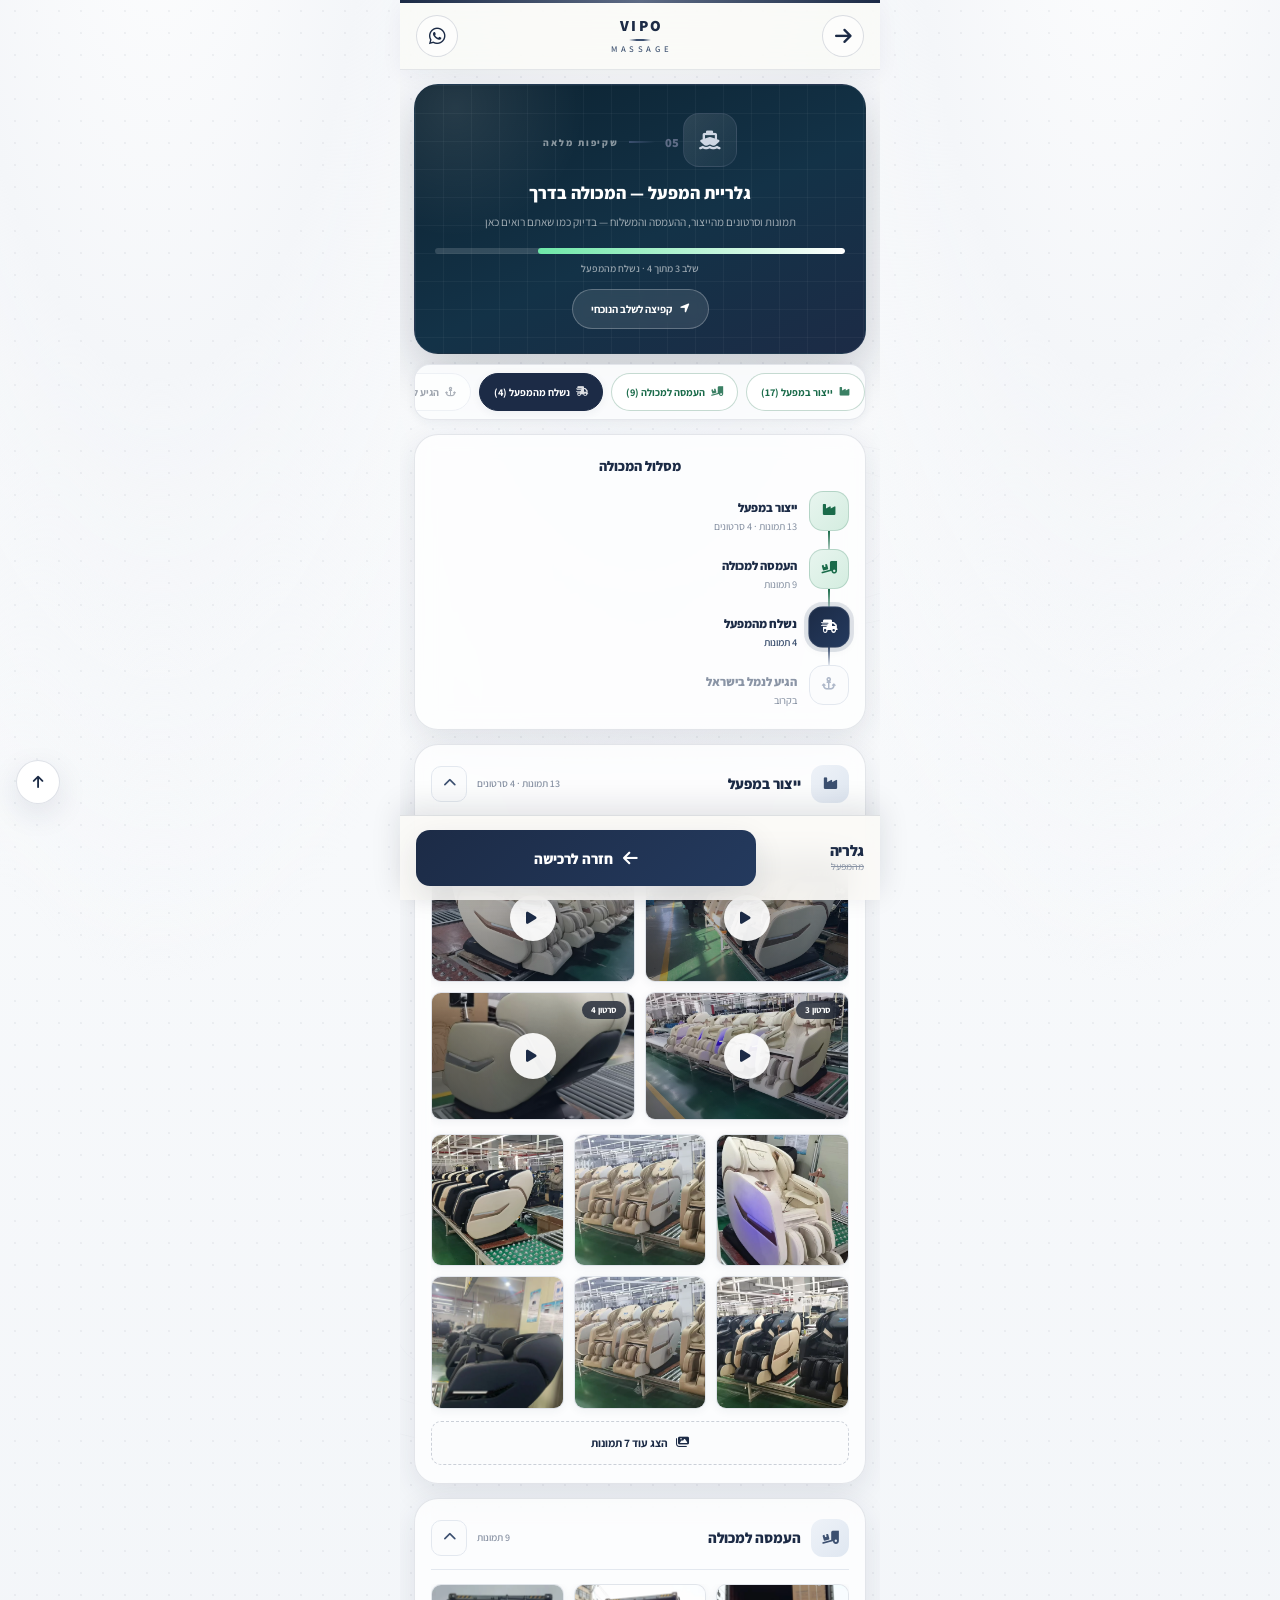
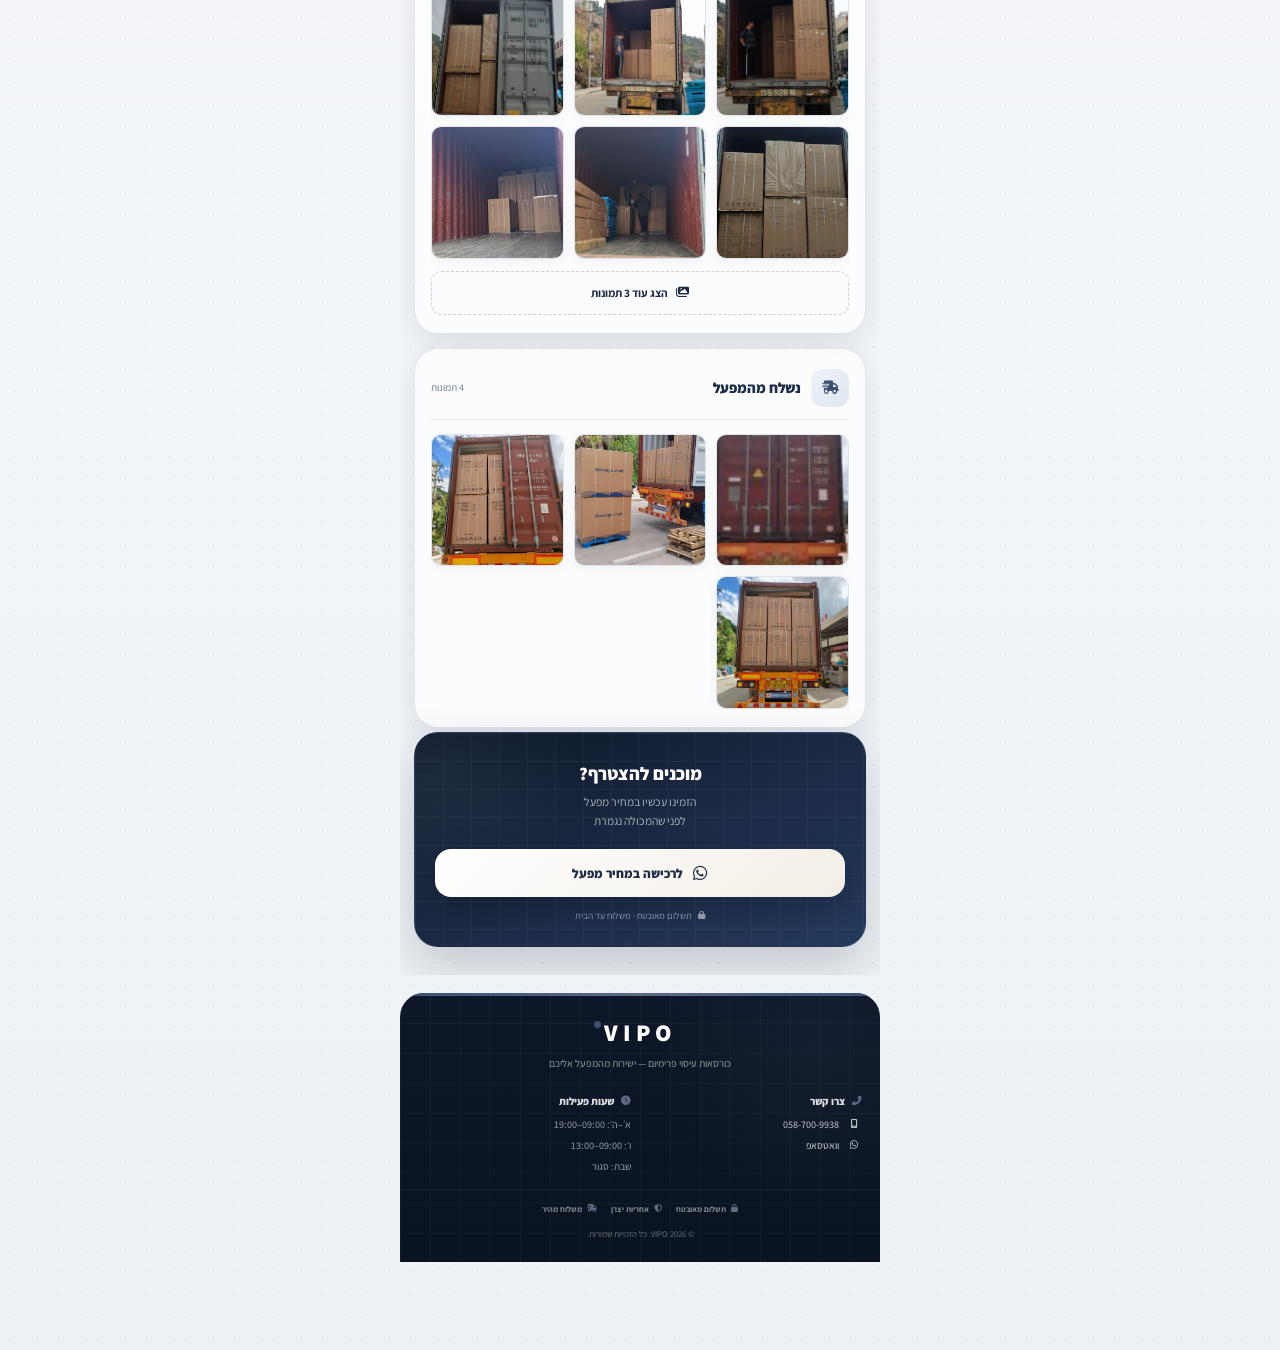
==== gallery.html @ 5670f96e "Publish view-only product page" ====
<!DOCTYPE html>
<html lang="he" dir="rtl">
<head>
    <meta charset="UTF-8">
    <meta name="viewport" content="width=device-width, initial-scale=1.0, viewport-fit=cover">
    <title>גלריית המפעל — המכולה בדרך | VIPO</title>
    <meta name="description" content="תמונות וסרטונים מהמפעל, העמסה למכולה ומסלול המשלוח — שקיפות מלאה מ-VIPO">
    <meta property="og:title" content="גלריית המפעל — VIPO">
    <meta property="og:description" content="תמונות וסרטונים מהמפעל, העמסה למכולה ומשלוח ישיר">
    <link rel="stylesheet" href="https://cdnjs.cloudflare.com/ajax/libs/font-awesome/6.5.0/css/all.min.css">
    <link rel="stylesheet" href="assets/css/hero-lab.css">
    <link rel="stylesheet" href="assets/css/hero-lab-site.css">
    <link rel="stylesheet" href="assets/css/shipment-gallery.css">
    <link rel="shortcut icon" href="https://via.placeholder.com/32x32/1c2b46/ffffff?text=V" type="image/x-icon">
</head>
<body class="sg-page">

    <header class="vp-header">
        <div class="vp-side start">
            <a href="index.html" class="vp-icon-btn" aria-label="חזרה לדף המוצר">
                <i class="fas fa-arrow-right"></i>
            </a>
        </div>
        <div class="vp-center">
            <a href="index.html" class="vp-logo logo-btn" aria-label="VIPO">
                <span class="vp-logo-word">VIPO</span>
                <span class="vp-logo-rule" aria-hidden="true"></span>
                <span class="vp-logo-tag">MASSAGE</span>
            </a>
        </div>
        <div class="vp-side end">
            <a href="https://wa.me/972587009938" target="_blank" rel="noopener" class="vp-icon-btn" aria-label="וואטסאפ">
                <i class="fab fa-whatsapp"></i>
            </a>
        </div>
    </header>

    <main>
        <div class="vp-orb vp-orb--1"></div>
        <div class="vp-orb vp-orb--2"></div>
        <div class="vp-orb vp-orb--3"></div>

        <section class="sg-hero reveal">
            <div class="sg-hero-card">
                <div class="sg-hero-icon"><i class="fas fa-ship"></i></div>
                <div class="vp-eyebrow vp-dark">
                    <span class="vp-eyebrow-num">05</span>
                    <span class="vp-eyebrow-line"></span>
                    <span class="vp-eyebrow-txt">שקיפות מלאה</span>
                </div>
                <h1 class="sg-hero-title">גלריית המפעל — המכולה בדרך</h1>
                <p class="sg-hero-sub">תמונות וסרטונים מהייצור, ההעמסה והמשלוח — בדיוק כמו שאתם רואים כאן</p>
                <div class="sg-hero-progress" id="sgHeroProgress" aria-live="polite"></div>
                <button type="button" class="sg-hero-jump" id="sgJumpCurrent" hidden>
                    <i class="fas fa-location-arrow"></i>
                    <span>קפיצה לשלב הנוכחי</span>
                </button>
            </div>
        </section>

        <nav class="sg-stage-nav-wrap" id="sgStageNavWrap" aria-label="ניווט שלבים" hidden>
            <div class="sg-stage-nav" id="sgStageNav" role="tablist"></div>
        </nav>

        <section class="sg-track-wrap reveal reveal-delay-1" aria-label="מסלול המכולה">
            <div class="sec-card sg-track-card">
                <h2 class="sg-track-heading">מסלול המכולה</h2>
                <div class="sg-track-steps" id="sgTrackSteps"></div>
            </div>
        </section>

        <div id="sgGallery">
            <div class="sg-loading" id="sgLoading" aria-busy="true" aria-label="טוען גלריה">
                <div class="sg-loading-card sec-card">
                    <div class="sg-skeleton sg-skeleton-title"></div>
                    <div class="sg-skeleton-grid">
                        <div class="sg-skeleton sg-skeleton-thumb"></div>
                        <div class="sg-skeleton sg-skeleton-thumb"></div>
                        <div class="sg-skeleton sg-skeleton-thumb"></div>
                        <div class="sg-skeleton sg-skeleton-thumb"></div>
                    </div>
                </div>
            </div>
        </div>

        <section class="s7 sg-cta-section reveal">
            <div class="s7-inner">
                <h2 class="s7-title">מוכנים להצטרף?</h2>
                <p class="s7-sub">הזמינו עכשיו במחיר מפעל<br>לפני שהמכולה נגמרת</p>
                <a href="index.html" class="s7-cta">
                    <i class="fab fa-whatsapp"></i>
                    <span>לרכישה במחיר מפעל</span>
                </a>
                <p class="s7-note"><i class="fas fa-lock"></i> תשלום מאובטח · משלוח עד הבית</p>
            </div>
        </section>
    </main>

    <footer class="vp-footer reveal">
        <div class="vp-ft-top">
            <div class="vp-ft-brand">
                <span class="vp-ft-logo">VIPO<span class="vp-ft-dot"></span></span>
                <p class="vp-ft-tagline">כורסאות עיסוי פרימיום — ישירות מהמפעל אליכם</p>
            </div>
            <div class="vp-ft-cols">
                <div class="vp-ft-col">
                    <h4 class="vp-ft-col-title"><i class="fas fa-phone-alt"></i> צרו קשר</h4>
                    <ul class="vp-ft-list">
                        <li><a href="tel:+972587009938"><i class="fas fa-mobile-alt"></i> 058-700-9938</a></li>
                        <li><a href="https://wa.me/972587009938" target="_blank" rel="noopener"><i class="fab fa-whatsapp"></i> וואטסאפ</a></li>
                    </ul>
                </div>
                <div class="vp-ft-col">
                    <h4 class="vp-ft-col-title"><i class="fas fa-clock"></i> שעות פעילות</h4>
                    <ul class="vp-ft-list">
                        <li>א׳–ה׳: 09:00–19:00</li>
                        <li>ו׳: 09:00–13:00</li>
                        <li>שבת: סגור</li>
                    </ul>
                </div>
            </div>
        </div>
        <div class="vp-ft-bottom">
            <div class="vp-ft-badges">
                <span><i class="fas fa-lock"></i> תשלום מאובטח</span>
                <span><i class="fas fa-shield-alt"></i> אחריות יצרן</span>
                <span><i class="fas fa-truck-fast"></i> משלוח מהיר</span>
            </div>
            <p class="vp-ft-copy">&copy; 2026 VIPO. כל הזכויות שמורות.</p>
        </div>
    </footer>

    <div class="vp-sticky">
        <div class="vp-sticky-inner">
            <div class="vp-sticky-price">
                <span class="vp-sticky-now">גלריה</span>
                <span class="vp-sticky-was">מהמפעל</span>
            </div>
            <a href="index.html" class="vp-sticky-btn">
                <i class="fas fa-arrow-left"></i>
                <span class="btn-text">חזרה לרכישה</span>
            </a>
        </div>
    </div>

    <div class="s6-lb sg-lightbox" id="sgLightbox" hidden>
        <button type="button" class="s6-lb-close" id="sgLightboxClose" aria-label="סגור">
            <i class="fas fa-xmark"></i>
        </button>
        <button type="button" class="sg-lb-nav sg-lb-prev" id="sgLightboxPrev" aria-label="תמונה קודמת">
            <i class="fas fa-chevron-right"></i>
        </button>
        <button type="button" class="sg-lb-nav sg-lb-next" id="sgLightboxNext" aria-label="תמונה הבאה">
            <i class="fas fa-chevron-left"></i>
        </button>
        <div class="sg-lb-body">
            <img id="sgLightboxImg" src="" alt="">
            <p class="sg-lb-caption" id="sgLightboxCaption"></p>
            <p class="sg-lb-counter" id="sgLightboxCounter"></p>
        </div>
    </div>

    <button type="button" class="sg-top-btn" id="sgTopBtn" hidden aria-label="חזרה למעלה">
        <i class="fas fa-arrow-up"></i>
    </button>

    <div class="sg-video-modal" id="sgVideoModal" hidden role="dialog" aria-modal="true" aria-labelledby="sgVideoCaption">
        <button type="button" class="s6-lb-close sg-video-close" id="sgVideoClose" aria-label="סגור סרטון">
            <i class="fas fa-xmark"></i>
        </button>
        <div class="sg-video-modal-body">
            <video id="sgVideoPlayer" controls playsinline preload="metadata"></video>
            <p class="sg-video-modal-caption" id="sgVideoCaption"></p>
        </div>
    </div>

    <script src="assets/js/shipment-gallery.js"></script>
</body>
</html>
---- assets/css/hero-lab.css ----
/**
 * VIPO Demo — Full Page Redesign v3
 * "Flowing Monochrome" — continuous scroll journey, navy + cool grays,
 * slate accent, alternating light / dark zones to break the white.
 * prefix: vp-  |  mobile-first, max 480px
 */
@import url('https://fonts.googleapis.com/css2?family=Assistant:wght@400;500;600;700;800&display=swap');

:root {
    /* brand */
    --navy:      #1c2b46;
    --navy-2:    #243a5e;
    --navy-deep: #0e1729;
    --accent:      #3c5070;
    --accent-2:    #5d6b85;
    --accent-soft: #aeb8c9;
    --green:     #1a6b4a;
    --green-soft:#6ee7a8;
    /* ink */
    --ink:    #1c2b46;
    --ink-2:  #525c6e;
    --ink-3:  #8b95a6;
    --line:   #e3e8ef;
    /* surfaces (cool monochrome) */
    --bg:     #ffffff;
    --paper:  #fbfcfd;
    --cream:  #f4f6f9;
    --ivory:  #edf1f6;
    --ivory-2:#e6ecf3;
    /* shape */
    --r:    16px;
    --r-lg: 24px;
    --r-sm: 10px;
    /* type */
    --sans:    'Assistant', -apple-system, BlinkMacSystemFont, 'Segoe UI', sans-serif;
    --display: 'Assistant', -apple-system, BlinkMacSystemFont, 'Segoe UI', sans-serif;
    --max:  480px;
    /* shadow */
    --sh-sm: 0 2px 10px rgba(28,43,70,.06);
    --sh-md: 0 10px 30px rgba(28,43,70,.10);
    --sh-lg: 0 20px 50px rgba(14,23,41,.20);
    --sh-gold: 0 10px 30px rgba(93,107,133,.28);
}

* { box-sizing: border-box; margin: 0; padding: 0; }

html { scroll-behavior: smooth; }

html, body {
    font-family: var(--sans);
    color: var(--ink);
    -webkit-font-smoothing: antialiased;
    text-rendering: optimizeLegibility;
    max-width: var(--max);
    margin: 0 auto;
    font-size: 16px;
}

/* Continuous warm base — breaks pure white across the whole page */
body {
    position: relative;
    padding-bottom: 84px;
    background:
        radial-gradient(rgba(28,43,70,.05) 1px, transparent 1.4px) 0 0 / 22px 22px,
        radial-gradient(120% 60% at 50% -10%, #ffffff 0%, var(--cream) 38%, transparent 72%),
        linear-gradient(180deg, var(--paper) 0%, var(--ivory) 100%);
    background-attachment: scroll;
}
/* top brand hairline */
body::before {
    content: '';
    position: sticky; top: 0; z-index: 101;
    display: block; height: 3px;
    background: linear-gradient(90deg, var(--navy), var(--accent-2), var(--navy));
}

/* ══════════════════════════════════════════════
   Global flow — section rhythm & connectors
══════════════════════════════════════════════ */
main { position: relative; z-index: 1; overflow: hidden; }
main > section { position: relative; }

/* Connector node between light sections */
main > section + section::before {
    content: '';
    position: absolute; top: 4px; left: 50%;
    width: 1px; height: 16px;
    transform: translateX(-50%);
    background: linear-gradient(180deg, transparent, rgba(93,107,133,.5));
    z-index: 4; pointer-events: none;
}
main > section + section::after {
    content: '';
    position: absolute; top: 18px; left: 50%;
    width: 6px; height: 6px; margin-left: -3px;
    border-radius: 50%;
    background: var(--accent);
    box-shadow: 0 0 0 4px rgba(93,107,133,.12), 0 0 10px rgba(93,107,133,.5);
    z-index: 4; pointer-events: none;
}

/* ── Scroll reveal ── */
@keyframes vpFadeUp { from { opacity:0; transform: translateY(30px); } to { opacity:1; transform:none; } }
@keyframes vpZoom   { from { opacity:0; transform: scale(.94); }       to { opacity:1; transform:none; } }
@keyframes vpDrift  { 0%,100%{ transform: translateY(0) scale(1); } 50%{ transform: translateY(-18px) scale(1.06); } }
@keyframes vpShimmer{ 0%{ background-position: -200% 0; } 100%{ background-position: 200% 0; } }
@keyframes vpFloat  { 0%,100%{ transform: translateY(0); } 50%{ transform: translateY(-6px); } }

.reveal { opacity: 0; transform: translateY(30px);
    transition: opacity .7s cubic-bezier(.22,1,.36,1), transform .7s cubic-bezier(.22,1,.36,1); }
.reveal.is-visible { opacity: 1; transform: none; }
.reveal--zoom { transform: scale(.94); }
.reveal--zoom.is-visible { transform: none; }
.reveal-delay-1 { transition-delay: .08s; }
.reveal-delay-2 { transition-delay: .16s; }
.reveal-delay-3 { transition-delay: .24s; }

/* ── Decorative concentric-ring graphics ── */
.vp-orb { position: absolute; border-radius: 50%; pointer-events: none; z-index: 0;
    border: 1.5px solid rgba(28,43,70,.06); background: transparent; }
.vp-orb::before { content: ''; position: absolute; inset: 14%; border-radius: 50%; border: 1px solid rgba(28,43,70,.05); }
.vp-orb::after  { content: ''; position: absolute; inset: 32%; border-radius: 50%; border: 1px solid rgba(93,107,133,.07); }
.vp-orb--1 { top: 360px; right: -80px; width: 210px; height: 210px; animation: vpDrift 14s ease-in-out infinite; }
.vp-orb--2 { top: 1120px; left: -100px; width: 270px; height: 270px; animation: vpDrift 18s ease-in-out infinite 3s; }
.vp-orb--3 { top: 2050px; right: -70px; width: 190px; height: 190px; animation: vpDrift 16s ease-in-out infinite 1.5s; }

/* ── Section eyebrow (numbered) ── */
.vp-eyebrow { display: inline-flex; align-items: center; gap: 10px; margin-bottom: 14px; }
.vp-eyebrow-num {
    font-family: var(--display); font-size: .9rem; font-weight: 800;
    color: var(--accent); letter-spacing: .02em;
}
.vp-eyebrow-line { width: 26px; height: 1.5px; background: linear-gradient(90deg, var(--accent), transparent); }
.vp-eyebrow-txt {
    font-size: .68rem; font-weight: 800; letter-spacing: .2em;
    text-transform: uppercase; color: var(--ink-3);
}
.vp-dark .vp-eyebrow-txt { color: rgba(255,255,255,.5); }
.vp-dark .vp-eyebrow-num { color: var(--accent-2); }

@media (prefers-reduced-motion: reduce) {
    *, *::before, *::after { animation: none !important; transition: none !important; }
    .reveal { opacity: 1 !important; transform: none !important; }
}
/* ══════════════════════════════════════════════
   Header
══════════════════════════════════════════════ */
.vp-header {
    position: sticky; top: 3px; z-index: 100;
    display: grid; grid-template-columns: 46px 1fr 46px;
    align-items: center; padding: 12px 16px;
    background: rgba(251,250,247,.82);
    backdrop-filter: blur(18px) saturate(140%); -webkit-backdrop-filter: blur(18px) saturate(140%);
    border-bottom: 1px solid rgba(93,107,133,.14);
    box-shadow: 0 4px 20px rgba(28,43,70,.05);
}
.vp-side { display: flex; align-items: center; }
.vp-side.start { justify-content: flex-start; }
.vp-side.end   { justify-content: flex-end; }
.vp-center     { display: flex; justify-content: center; }
.vp-icon-btn {
    width: 42px; height: 42px;
    display: inline-flex; align-items: center; justify-content: center;
    border-radius: 50%; border: 1.5px solid rgba(93,107,133,.22);
    background: rgba(255,255,255,.6); color: var(--navy);
    cursor: pointer; font-size: 1.2rem; text-decoration: none;
    transition: background .18s, color .18s, transform .18s, border-color .18s;
}
.vp-icon-btn:hover { background: var(--navy); color: #fff; border-color: var(--navy); transform: translateY(-2px); }
.vp-logo {
    display: inline-flex; align-items: baseline; gap: .42em;
    text-transform: uppercase; text-decoration: none; color: var(--navy);
}
.vp-logo span:first-child { font-family: var(--display); font-weight: 900; font-size: 1.1rem; letter-spacing: .14em; }
.vp-logo span:last-child  { font-weight: 600; font-size: .62rem; letter-spacing: .42em; color: var(--accent); }

/* ══════════════════════════════════════════════
   Hero
══════════════════════════════════════════════ */
.vp-hero { display: flex; flex-direction: column; padding-bottom: 8px; }

.vp-stage {
    position: relative; width: 100%; aspect-ratio: 4/3; overflow: hidden;
    background:
        radial-gradient(80% 80% at 50% 30%, #fff 0%, var(--cream) 60%, var(--ivory) 100%);
}
.vp-stage::after {
    content: ''; position: absolute; inset: 0; pointer-events: none;
    box-shadow: inset 0 -40px 50px -30px rgba(28,43,70,.12);
}
.vp-stage img {
    width: 100%; height: 100%; object-fit: cover; display: block;
    transition: opacity .35s ease, transform .35s ease;
    transform-origin: center;
}
.vp-stage img.vp-out { opacity: 0; transform: scale(1.05); }

.vp-stage-bar {
    position: absolute; bottom: 0; left: 0; right: 0; z-index: 2;
    display: flex; align-items: center; justify-content: space-between;
    padding: 12px 16px;
    background: linear-gradient(to top, rgba(14,23,41,.42), transparent);
}
.vp-dots { display: flex; gap: 6px; align-items: center; }
.vp-dot {
    width: 7px; height: 7px; padding: 0; border: none; border-radius: 50%;
    background: rgba(255,255,255,.5); cursor: pointer; transition: width .25s, background .2s;
}
.vp-dot.is-on { width: 20px; border-radius: 999px; background: #fff; }
.vp-swatches { display: flex; gap: 8px; align-items: center; }
.vp-swatch {
    width: 28px; height: 28px; border-radius: 50%;
    border: 2.5px solid rgba(255,255,255,.55); cursor: pointer; padding: 0;
    box-shadow: 0 2px 8px rgba(0,0,0,.28);
    transition: transform .2s, border-color .2s, box-shadow .2s;
}
.vp-swatch:hover { transform: scale(1.14); }
.vp-swatch.is-on { border-color: #fff; box-shadow: 0 0 0 2.5px var(--accent), 0 2px 8px rgba(0,0,0,.28); }

.vp-copy { padding: 20px 20px 4px; }

.vp-title-row { display: flex; align-items: flex-start; justify-content: space-between; gap: 12px; margin-bottom: 14px; }
.vp-title {
    font-family: var(--display); font-size: 1.75rem; font-weight: 900;
    color: var(--navy); line-height: 1.15; letter-spacing: -0.01em;
}
.vp-title span {
    display: block; font-family: var(--sans); font-size: .82rem; font-weight: 700;
    color: var(--accent); letter-spacing: .12em; text-transform: uppercase; margin-top: 6px;
}
.vp-tag {
    flex-shrink: 0; font-size: .66rem; font-weight: 800; color: #fff;
    background: linear-gradient(135deg, var(--accent), var(--accent-2));
    padding: 6px 12px; border-radius: 999px; white-space: nowrap; margin-top: 4px;
    box-shadow: 0 4px 14px rgba(93,107,133,.32);
}

.vp-pricing { display: flex; align-items: baseline; gap: 10px; flex-wrap: wrap; margin-bottom: 6px; }
.vp-price-now { font-family: var(--display); font-size: 2.3rem; font-weight: 900; color: var(--navy); letter-spacing: -0.02em; line-height: 1; }
.vp-price-was { font-size: .9rem; color: var(--ink-3); text-decoration: line-through; }
.vp-badge-save {
    font-size: .68rem; font-weight: 800; color: #fff;
    background: linear-gradient(135deg, var(--navy), var(--navy-2));
    padding: 4px 11px; border-radius: 999px; white-space: nowrap; position: relative; top: -2px;
    box-shadow: 0 4px 14px rgba(28,43,70,.28);
}
.vp-price-note { font-size: .78rem; color: var(--ink-2); margin-bottom: 16px; }
.vp-price-note strong { color: var(--ink); font-weight: 800; }

.vp-trust {
    display: flex; list-style: none; border-radius: var(--r); overflow: hidden;
    margin-bottom: 16px; background: rgba(255,255,255,.7);
    border: 1px solid rgba(93,107,133,.18); box-shadow: var(--sh-sm);
}
.vp-trust li {
    flex: 1; text-align: center; padding: 13px 4px; font-size: .68rem; font-weight: 700;
    color: var(--ink-2); display: flex; flex-direction: column; align-items: center; gap: 6px;
    transition: background .2s;
}
.vp-trust li:hover { background: rgba(93,107,133,.06); }
.vp-trust li + li { border-inline-start: 1px solid rgba(93,107,133,.16); }
.vp-trust i { font-size: 1.15rem; color: var(--accent); }

.vp-cta {
    display: flex; align-items: center; justify-content: center; gap: 10px;
    width: 100%; min-height: 56px; border: none; border-radius: var(--r);
    background: linear-gradient(135deg, var(--navy), var(--navy-2));
    color: #fff; font-family: var(--sans); font-size: 1rem; font-weight: 800;
    cursor: pointer; text-decoration: none; position: relative; overflow: hidden;
    box-shadow: var(--sh-md);
    transition: transform .18s, box-shadow .18s;
}
.vp-cta::after {
    content: ''; position: absolute; inset: 0;
    background: linear-gradient(110deg, transparent 32%, rgba(255,255,255,.22) 50%, transparent 68%);
    background-size: 220% 100%;
    animation: vpShimmer 3.6s ease-in-out infinite;
}
.vp-cta:hover { transform: translateY(-2px); box-shadow: 0 16px 40px rgba(28,43,70,.32); }
.vp-cta i { font-size: 1.2rem; }
.vp-cta-note { margin-top: 10px; text-align: center; font-size: .72rem; color: var(--ink-3); display:flex; align-items:center; justify-content:center; gap:6px; }

.vp-deal-stack {
    border-radius: var(--r-lg); overflow: hidden;
    background: rgba(255,255,255,.82);
    backdrop-filter: blur(10px); -webkit-backdrop-filter: blur(10px);
    border: 1px solid rgba(93,107,133,.18);
    box-shadow: var(--sh-md);
}
.vp-deal-stack .vp-trust {
    margin-bottom: 0; border: none; border-radius: 0; box-shadow: none;
    background: transparent;
    border-bottom: 1px solid rgba(93,107,133,.14);
}
.vp-deal-stack .s2-card {
    border: none; border-radius: 0; box-shadow: none;
    background: transparent; padding-top: 14px;
}
.vp-deal-stack .s2-card:hover { transform: none; box-shadow: none; }
/* ══════════════════════════════════════════════
   Section 2 — Offer (glass cards on tinted zone)
══════════════════════════════════════════════ */
.s2 { padding: 0; }
.s2-bg {
    position: relative; padding: 22px 16px 26px;
    display: flex; flex-direction: column; gap: 14px;
    background: linear-gradient(180deg, transparent 0%, rgba(93,107,133,.05) 50%, transparent 100%);
}
.s2-card {
    position: relative;
    background: rgba(255,255,255,.78);
    backdrop-filter: blur(10px); -webkit-backdrop-filter: blur(10px);
    border: 1px solid rgba(93,107,133,.18);
    border-radius: var(--r-lg);
    padding: 18px 18px;
    box-shadow: var(--sh-md);
    transition: box-shadow .35s, transform .35s;
}
.s2-card:hover { box-shadow: var(--sh-lg); transform: translateY(-3px); }
.s2-card-head {
    display: flex; align-items: center; gap: 10px; margin-bottom: 16px;
    font-size: .86rem; font-weight: 800; color: var(--navy);
}
.s2-card-head i {
    width: 30px; height: 30px; border-radius: 9px;
    background: linear-gradient(135deg, var(--navy), var(--navy-2));
    display: flex; align-items: center; justify-content: center;
    font-size: .82rem; color: var(--accent-2);
}
.s2-card-head span { flex: 1; }
.s2-live {
    display: inline-flex; align-items: center; gap: 5px;
    font-size: .6rem; font-weight: 800; letter-spacing: .1em;
    color: #fff; background: linear-gradient(135deg, var(--navy), var(--navy-2)); border-radius: 999px;
    padding: 4px 10px 4px 8px;
}
.s2-pulse { width: 6px; height: 6px; border-radius: 50%; background: #fff; animation: s2p 1.4s infinite; flex-shrink: 0; }
@keyframes s2p { 0%,100%{box-shadow:0 0 0 0 rgba(255,255,255,.6)} 50%{box-shadow:0 0 0 5px rgba(255,255,255,0)} }

.s2-timer { display: flex; align-items: center; justify-content: center; gap: 5px; margin-bottom: 12px; }
.s2-t {
    display: flex; flex-direction: column; align-items: center;
    background: linear-gradient(155deg, var(--navy), var(--navy-deep));
    color: #fff; border-radius: 12px; padding: 10px 0 6px; min-width: 60px;
    box-shadow: 0 6px 18px rgba(14,23,41,.28); position: relative; overflow: hidden;
}
.s2-t::before { content:''; position:absolute; top:0; left:0; right:0; height:1px; background:linear-gradient(90deg,transparent,rgba(93,107,133,.5),transparent); }
.s2-t span { font-family: var(--display); font-size: 1.5rem; font-weight: 900; line-height: 1; font-variant-numeric: tabular-nums; }
.s2-t small { font-size: .5rem; font-weight: 700; text-transform: uppercase; letter-spacing: .08em; opacity: .55; margin-top: 4px; }
.s2-t-sep { font-size: 1.3rem; font-weight: 900; color: var(--accent); opacity: .5; align-self: flex-start; margin-top: 8px; }

.s2-stats {
    display: flex; align-items: stretch; justify-content: center; margin: 6px 0 14px;
    border-radius: 14px; overflow: hidden; border: 1px solid rgba(93,107,133,.16);
    background: rgba(255,255,255,.5);
}
.s2-stat { flex: 1; display: flex; flex-direction: column; align-items: center; justify-content: center; padding: 12px 4px; }
.s2-stat-num { font-family: var(--display); font-size: 1.55rem; font-weight: 900; color: var(--navy); line-height: 1; font-variant-numeric: tabular-nums; }
.s2-stat-lbl { font-size: .62rem; font-weight: 700; color: var(--ink-2); margin-top: 4px; }
.s2-stat-div { width: 1px; background: rgba(93,107,133,.18); flex-shrink: 0; align-self: stretch; }
.s2-stat-alert { background: linear-gradient(155deg, var(--navy), var(--navy-2)); }
.s2-stat-alert .s2-stat-num { color: #fff; }
.s2-stat-alert .s2-stat-lbl { color: rgba(255,255,255,.78); font-weight: 800; }

.s2-progress { margin-bottom: 0; }
.s2-progress-bar { height: 7px; border-radius: 999px; background: rgba(28,43,70,.08); overflow: hidden; }
.s2-progress-fill { height: 100%; border-radius: 999px; background: linear-gradient(90deg, var(--accent), var(--accent-2)); animation: s2fill 1.1s cubic-bezier(.22,1,.36,1); }
@keyframes s2fill { from { width: 0 !important; } }

.s2-vid-label { font-size: .82rem; font-weight: 800; color: var(--navy); margin: 0 0 8px; display: flex; align-items: center; gap: 7px; }
.s2-vid-label i { font-size: .9rem; color: var(--accent); }
.s2-vid-thumb {
    display: block; position: relative; border-radius: var(--r-lg); overflow: hidden; aspect-ratio: 16/9;
    border: 1px solid rgba(93,107,133,.18); box-shadow: var(--sh-md); text-decoration: none;
}
.s2-vid-thumb img { width: 100%; height: 100%; object-fit: cover; display: block; transition: transform .4s; }
.s2-vid-thumb:hover img { transform: scale(1.05); }
.s2-vid-overlay { position: absolute; inset: 0; background: rgba(14,23,41,.3); display: flex; align-items: center; justify-content: center; transition: background .25s; }
.s2-vid-thumb:hover .s2-vid-overlay { background: rgba(14,23,41,.45); }
.s2-vid-overlay i {
    width: 56px; height: 56px; border-radius: 50%;
    background: rgba(255,255,255,.95); color: var(--navy); font-size: 1.15rem;
    display: flex; align-items: center; justify-content: center;
    box-shadow: 0 6px 20px rgba(0,0,0,.25); padding-inline-start: 3px;
    transition: transform .25s;
}
.s2-vid-thumb:hover .s2-vid-overlay i { transform: scale(1.08); }
.s2-vid-dur { position: absolute; bottom: 10px; left: 10px; background: rgba(14,23,41,.78); color: #fff; font-size: .64rem; font-weight: 700; padding: 3px 8px; border-radius: 6px; }

/* ══════════════════════════════════════════════
   Shared section card
══════════════════════════════════════════════ */
.sec-card {
    position: relative; text-align: center; padding: 34px 20px;
    background: rgba(255,255,255,.72);
    backdrop-filter: blur(10px); -webkit-backdrop-filter: blur(10px);
    border-radius: var(--r-lg); border: 1px solid rgba(93,107,133,.16);
    box-shadow: var(--sh-md); transition: box-shadow .4s, transform .4s;
}
.sec-card:hover { box-shadow: var(--sh-lg); transform: translateY(-3px); }
.sec-card-title {
    font-family: var(--display); font-size: 1.4rem; font-weight: 800;
    color: var(--navy); line-height: 1.28; margin-bottom: 22px;
}
.sec-card-title::after {
    content: ''; display: block; width: 44px; height: 3px;
    background: linear-gradient(90deg, var(--accent), var(--accent-2));
    border-radius: 999px; margin: 12px auto 0;
}

/* ══════════════════════════════════════════════
   Section 3 — Benefits + Specs
══════════════════════════════════════════════ */
.s3 { padding: 30px 16px; }
.s3-grid { display: grid; grid-template-columns: 1fr 1fr; gap: 12px; margin-bottom: 20px; }
.s3-ben {
    display: flex; flex-direction: column; align-items: center; text-align: center;
    padding: 20px 14px 18px; background: rgba(255,255,255,.85); border-radius: var(--r);
    border: 1px solid rgba(93,107,133,.14); box-shadow: var(--sh-sm);
    transition: background .25s, transform .25s, box-shadow .25s;
}
.s3-ben:hover { transform: translateY(-4px); box-shadow: var(--sh-md); }
.s3-ben-icon {
    width: 54px; height: 54px; border-radius: 16px;
    display: flex; align-items: center; justify-content: center;
    font-size: 1.35rem; margin-bottom: 12px; box-shadow: 0 6px 16px rgba(0,0,0,.08);
}
.s3-ben--health  .s3-ben-icon { background: linear-gradient(135deg,#eef2f8,#dfe7f1); color: var(--navy); }
.s3-ben--relax   .s3-ben-icon { background: linear-gradient(135deg,#eef2f8,#dfe7f1); color: var(--accent); }
.s3-ben--shield  .s3-ben-icon { background: linear-gradient(135deg,#eef2f8,#dfe7f1); color: var(--navy); }
.s3-ben--factory .s3-ben-icon { background: linear-gradient(135deg,#eef2f8,#dfe7f1); color: var(--accent); }
.s3-ben strong { display: block; font-size: .86rem; font-weight: 800; color: var(--navy); margin-bottom: 6px; }
.s3-ben p { font-size: .72rem; color: var(--ink-2); line-height: 1.55; margin: 0; }

.s3-specs-card {
    background: linear-gradient(160deg, rgba(255,255,255,.9), rgba(247,243,236,.9));
    border-radius: var(--r); padding: 22px 20px; margin-top: 4px; text-align: start;
    border: 1px solid rgba(93,107,133,.14); box-shadow: var(--sh-sm);
}
.s3-specs-title { font-size: .92rem; font-weight: 800; color: var(--navy); display: flex; align-items: center; gap: 10px; margin-bottom: 14px; }
.s3-specs-title i {
    width: 30px; height: 30px; border-radius: 9px;
    background: linear-gradient(135deg, var(--navy), var(--navy-2));
    display: flex; align-items: center; justify-content: center; font-size: .8rem; color: var(--accent-2);
}
.s3-specs { width: 100%; border-collapse: collapse; }
.s3-specs tr { border-bottom: 1px solid rgba(93,107,133,.14); }
.s3-specs tr:last-child { border-bottom: none; }
.s3-specs td { padding: 11px 6px; font-size: .78rem; vertical-align: top; }
.s3-specs td:first-child { font-weight: 800; color: var(--navy); white-space: nowrap; padding-inline-end: 12px; width: 36%; }
.s3-specs td:last-child { color: var(--ink-2); font-weight: 500; }

.s3-tech { margin-top: 22px; }
.s3-tech-title {
    font-size: .92rem; font-weight: 800; color: var(--navy);
    display: flex; align-items: center; gap: 10px; margin-bottom: 8px;
}
.s3-tech-title i {
    width: 30px; height: 30px; border-radius: 9px;
    background: linear-gradient(135deg, var(--navy), var(--navy-2));
    display: flex; align-items: center; justify-content: center;
    font-size: .8rem; color: var(--accent-2);
}
.s3-tech-lead {
    font-size: .76rem; color: var(--ink-2); line-height: 1.55;
    margin: 0 0 16px; max-width: 36em;
}
.s3-tech-grid {
    display: grid; grid-template-columns: 1fr; gap: 12px;
}
.s3-tech-card {
    background: rgba(255,255,255,.88); border-radius: var(--r);
    border: 1px solid rgba(93,107,133,.14); box-shadow: var(--sh-sm);
    overflow: hidden; transition: transform .25s, box-shadow .25s;
}
.s3-tech-card:hover { transform: translateY(-3px); box-shadow: var(--sh-md); }
.s3-tech-media {
    background: linear-gradient(180deg, #eef4fb 0%, #f7f3ec 100%);
    border-bottom: 1px solid rgba(93,107,133,.1);
}
.s3-tech-media img {
    display: block; width: 100%; height: auto; aspect-ratio: 16 / 9;
    object-fit: cover; object-position: center;
}
.s3-tech-card:not(.s3-tech-card--wide) .s3-tech-media img { aspect-ratio: 4 / 3; }
.s3-tech-body { padding: 14px 14px 16px; text-align: start; }
.s3-tech-body h4 {
    font-size: .84rem; font-weight: 800; color: var(--navy); margin: 0 0 6px;
}
.s3-tech-body p {
    font-size: .72rem; color: var(--ink-2); line-height: 1.55; margin: 0;
}
@media (min-width: 640px) {
    .s3-tech-grid { grid-template-columns: repeat(2, minmax(0, 1fr)); }
    .s3-tech-card--wide { grid-column: 1 / -1; }
    .s3-tech-card--wide .s3-tech-media img { aspect-ratio: 21 / 9; max-height: 280px; }
}
.s3-tech-card--portrait .s3-tech-media img {
    aspect-ratio: auto; max-height: 360px; object-fit: contain; object-position: center;
    background: #1a1a1a;
}
@media (min-width: 640px) {
    .s3-tech-card--portrait .s3-tech-media img { max-height: 420px; }
}

.s3-feats {
    margin-top: 18px; padding: 18px 14px;
    background: rgba(255,255,255,.88); border-radius: var(--r);
    border: 1px solid rgba(93,107,133,.14); box-shadow: var(--sh-sm);
}
.s3-feats-title {
    font-size: .92rem; font-weight: 800; color: var(--navy);
    display: flex; align-items: center; gap: 10px; margin: 0 0 14px;
}
.s3-feats-title i {
    width: 30px; height: 30px; border-radius: 9px; flex-shrink: 0;
    background: linear-gradient(135deg, var(--navy), var(--navy-2));
    display: flex; align-items: center; justify-content: center;
    font-size: .8rem; color: var(--accent-2);
}
.s3-feats-groups {
    display: grid; grid-template-columns: 1fr 1fr; gap: 10px;
}
.s3-feats-group-title {
    display: flex; align-items: center; gap: 6px;
    font-size: .64rem; font-weight: 800; color: var(--navy);
    margin: 0 0 8px; padding-bottom: 6px;
    border-bottom: 1px dashed rgba(93,107,133,.22);
    line-height: 1.2;
}
.s3-feats-group-title i {
    width: 22px; height: 22px; border-radius: 7px; flex-shrink: 0;
    display: inline-flex; align-items: center; justify-content: center;
    background: linear-gradient(135deg, var(--navy), var(--navy-2));
    color: var(--accent-2); font-size: .6rem;
}
.s3-feats-list {
    list-style: none; margin: 0; padding: 0;
}
.s3-feats-list li {
    display: flex; align-items: flex-start; gap: 6px;
    padding: 6px 0; font-size: .66rem; font-weight: 700;
    color: var(--ink); line-height: 1.3;
    border-bottom: 1px solid rgba(93,107,133,.08);
}
.s3-feats-list li:last-child { border-bottom: none; }
.s3-feats-list li i {
    width: 18px; height: 18px; border-radius: 50%; flex-shrink: 0;
    display: inline-flex; align-items: center; justify-content: center;
    background: rgba(28,43,70,.06); color: var(--navy); font-size: .56rem;
    margin-top: 1px;
}
@media (min-width: 640px) {
    .s3-feats-groups { gap: 22px; }
    .s3-feats-group-title { font-size: .76rem; }
    .s3-feats-list li { font-size: .78rem; padding: 8px 0; gap: 8px; }
    .s3-feats-list li i { width: 22px; height: 22px; font-size: .66rem; }
}

.s3-dims {
    margin-top: 18px; padding: 18px 16px;
    background: rgba(255,255,255,.88); border-radius: var(--r);
    border: 1px solid rgba(93,107,133,.14); box-shadow: var(--sh-sm);
}
.s3-dims-title {
    font-size: .92rem; font-weight: 800; color: var(--navy);
    display: flex; align-items: center; gap: 10px; margin: 0 0 12px;
}
.s3-dims-title i {
    width: 30px; height: 30px; border-radius: 9px;
    background: linear-gradient(135deg, var(--navy), var(--navy-2));
    display: flex; align-items: center; justify-content: center;
    font-size: .8rem; color: var(--accent-2);
}
.s3-dims-grid { display: grid; gap: 12px; }
.s3-dims-media {
    border-radius: 12px; overflow: hidden;
    background: linear-gradient(180deg, #eef4fb 0%, #f7f3ec 100%);
    border: 1px solid rgba(93,107,133,.1);
}
.s3-dims-media img { display: block; width: 100%; height: auto; }
.s3-dims-table { width: 100%; border-collapse: collapse; }
.s3-dims-table tr { border-bottom: 1px solid rgba(93,107,133,.14); }
.s3-dims-table tr:last-child { border-bottom: none; }
.s3-dims-table td { padding: 10px 6px; font-size: .76rem; vertical-align: top; }
.s3-dims-table td:first-child { font-weight: 800; color: var(--navy); white-space: nowrap; padding-inline-end: 10px; width: 42%; }
.s3-dims-table td:last-child { color: var(--ink-2); font-weight: 600; }
@media (min-width: 640px) {
    .s3-dims-grid { grid-template-columns: 1.1fr .9fr; align-items: start; }
}
/* ══════════════════════════════════════════════
   Section 4 — Reviews  (DARK zone — breaks the white)
══════════════════════════════════════════════ */
.s4 {
    position: relative; padding: 32px 16px 36px; margin: 10px 0;
    background:
        linear-gradient(rgba(255,255,255,.035) 1px, transparent 1px) 0 0 / 30px 30px,
        linear-gradient(90deg, rgba(255,255,255,.035) 1px, transparent 1px) 0 0 / 30px 30px,
        linear-gradient(165deg, var(--navy-deep), var(--navy) 55%, var(--navy-2));
    color: #fff; overflow: hidden;
}
.s4::before, .s4::after { display: none; }
/* soft fade so it melts into the ivory above & below */
.s4 > .s4-fade-top, .s4 > .s4-fade-bot { position: absolute; left: 0; right: 0; height: 40px; z-index: 1; pointer-events: none; }
.s4 > .s4-fade-top { top: 0; background: linear-gradient(180deg, var(--ivory), transparent); }
.s4 > .s4-fade-bot { bottom: 0; background: linear-gradient(0deg, var(--ivory), transparent); }
.s4 > * { position: relative; z-index: 2; }
.s4-glow { position: absolute; top: -40px; right: -60px; width: 240px; height: 240px; border-radius: 50%;
    background: radial-gradient(circle, rgba(93,107,133,.18), transparent 70%); z-index: 1; pointer-events: none; }

.s4 .vp-eyebrow-txt { color: rgba(255,255,255,.5); }
.s4 .vp-eyebrow-num { color: var(--accent-2); }
.s4-head { text-align: center; }
.s4-title { font-family: var(--display); font-size: 1.12rem; font-weight: 800; color: #fff; margin-bottom: 8px; }

.s4-rating-row { display: flex; align-items: center; justify-content: center; gap: 6px; margin-bottom: 14px; flex-wrap: wrap; }
.s4-stars { display: flex; gap: 2px; color: #cfd7e4; font-size: .82rem; }
.s4-avg { font-family: var(--display); font-size: 1.2rem; font-weight: 900; color: #fff; }
.s4-count { font-size: .68rem; color: rgba(255,255,255,.55); font-weight: 600; }

.s4-list { display: flex; flex-direction: column; gap: 8px; }
.s4-card {
    padding: 12px 12px 11px; background: rgba(255,255,255,.06);
    border-radius: 12px; text-align: start;
    border: 1px solid rgba(255,255,255,.1);
    backdrop-filter: blur(8px); -webkit-backdrop-filter: blur(8px);
    transition: transform .25s, background .25s, border-color .25s;
}
.s4-card:hover { transform: translateY(-2px); background: rgba(255,255,255,.1); border-color: rgba(93,107,133,.4); }
.s4-card-top { display: flex; align-items: center; gap: 8px; margin-bottom: 6px; }
.s4-avatar {
    width: 30px; height: 30px; border-radius: 50%; color: #fff;
    font-family: var(--display); font-size: .78rem; font-weight: 900;
    display: flex; align-items: center; justify-content: center; flex-shrink: 0;
    box-shadow: 0 0 0 2px rgba(255,255,255,.12);
}
.s4-meta { flex: 1; min-width: 0; }
.s4-meta strong { display: block; font-size: .72rem; font-weight: 800; color: #fff; white-space: nowrap; overflow: hidden; text-overflow: ellipsis; }
.s4-mini-stars { display: flex; gap: 1px; color: #cfd7e4; font-size: .52rem; margin-top: 1px; }
.s4-badge { font-size: .52rem; font-weight: 700; color: #aeb8c9; display: flex; align-items: center; gap: 3px; flex-shrink: 0; }
.s4-badge i { font-size: .55rem; }
.s4-body {
    font-size: .72rem; color: rgba(255,255,255,.78); line-height: 1.45; margin: 0;
    position: relative; padding-inline-start: 0;
    display: -webkit-box; -webkit-line-clamp: 3; -webkit-box-orient: vertical; overflow: hidden;
}
.s4-body::before { display: none; }

.s4-reviews-toggle {
    display: block; width: 100%; margin-top: 4px; padding: 8px 12px;
    border: 1px solid rgba(255,255,255,.18); border-radius: 999px;
    background: rgba(255,255,255,.06); color: rgba(255,255,255,.82);
    font-family: var(--sans); font-size: .72rem; font-weight: 700; cursor: pointer;
}
.s4-reviews-toggle:hover { background: rgba(255,255,255,.12); }

/* ══════════════════════════════════════════════
   Section 5 — FAQ
══════════════════════════════════════════════ */
.s5 { padding: 30px 16px; }
.s5-head { text-align: center; }
.s5-acc { display: flex; flex-direction: column; gap: 10px; margin-top: 4px; }
.s5-item {
    border-radius: var(--r); background: rgba(255,255,255,.78); overflow: hidden;
    border: 1px solid rgba(93,107,133,.14); box-shadow: var(--sh-sm);
    border-inline-start: 3px solid transparent;
    transition: background .25s, border-color .25s, box-shadow .25s;
}
.s5-item[open] { background: #fff; border-inline-start: 3px solid var(--accent); box-shadow: var(--sh-md); }
.s5-item summary {
    display: flex; align-items: center; justify-content: space-between; gap: 12px;
    padding: 16px 16px; font-size: .86rem; font-weight: 800; color: var(--navy);
    cursor: pointer; list-style: none;
}
.s5-item summary::-webkit-details-marker { display: none; }
.s5-item summary::after {
    content: '\f078'; font-family: 'Font Awesome 6 Free'; font-weight: 900;
    font-size: .66rem; color: var(--accent); transition: transform .25s; flex-shrink: 0;
}
.s5-item[open] summary::after { transform: rotate(180deg); }
.s5-item p { padding: 0 16px 16px; font-size: .8rem; color: var(--ink-2); line-height: 1.65; margin: 0; }
/* ══════════════════════════════════════════════
   Section 6 — Container on its way (DARK feature)
══════════════════════════════════════════════ */
.s8 { padding: 0 16px; margin: 14px 0; }
.s8::before, .s8::after { display: none; }
.s8-inner {
    position: relative; text-align: center; padding: 36px 22px 30px; overflow: hidden;
    background:
        linear-gradient(rgba(255,255,255,.04) 1px, transparent 1px) 0 0 / 28px 28px,
        linear-gradient(90deg, rgba(255,255,255,.04) 1px, transparent 1px) 0 0 / 28px 28px,
        linear-gradient(155deg, #0c2230, #133247 55%, #1c2b46);
    border-radius: var(--r-lg); color: #fff; box-shadow: var(--sh-lg);
    border: 1px solid rgba(93,107,133,.2);
}
.s8-inner::before {
    content: ''; position: absolute; top: -40%; left: -20%; width: 280px; height: 280px;
    background: radial-gradient(circle, rgba(255,255,255,.1), transparent 70%); pointer-events: none;
}
.s8-inner::after {
    content: ''; position: absolute; bottom: -50%; right: -20%; width: 260px; height: 260px;
    background: radial-gradient(circle, rgba(93,107,133,.14), transparent 70%); pointer-events: none;
}
.s8-inner > * { position: relative; z-index: 2; }
.s8-icon {
    width: 60px; height: 60px; border-radius: 18px;
    background: linear-gradient(135deg, rgba(255,255,255,.12), rgba(255,255,255,.04));
    border: 1px solid rgba(93,107,133,.3);
    display: inline-flex; align-items: center; justify-content: center;
    font-size: 1.5rem; color: #cfd7e4; margin-bottom: 16px;
    animation: vpFloat 4s ease-in-out infinite;
}
.s8-title { font-family: var(--display); font-size: 1.35rem; font-weight: 800; color: #fff; margin-bottom: 8px; }
.s8-sub { font-size: .82rem; color: rgba(255,255,255,.6); margin-bottom: 20px; line-height: 1.6; }
.s8-btn {
    display: inline-flex; align-items: center; justify-content: center; gap: 10px;
    min-height: 50px; padding: 0 30px; border-radius: var(--r);
    border: none; background: #ffffff; color: var(--navy);
    font-family: var(--sans); font-size: .9rem; font-weight: 800; text-decoration: none;
    box-shadow: 0 10px 28px rgba(0,0,0,.22); transition: transform .18s, box-shadow .18s;
}
.s8-btn:hover { transform: translateY(-2px); box-shadow: 0 16px 38px rgba(0,0,0,.3); }
.s8-btn i { font-size: 1rem; }
.s8-trust { display: flex; align-items: center; justify-content: center; gap: 18px; margin-top: 18px; font-size: .64rem; color: rgba(255,255,255,.5); font-weight: 600; }
.s8-trust i { font-size: .6rem; margin-inline-end: 4px; color: var(--accent-2); }

/* ══════════════════════════════════════════════
   Section 7 — Gallery
══════════════════════════════════════════════ */
.s6 { padding: 30px 16px; }
.s6-head { text-align: center; }
.s6-grid { display: grid; grid-template-columns: 1fr 1fr; gap: 10px; margin-top: 4px; }
.s6-thumb {
    position: relative; display: block; overflow: hidden; border-radius: var(--r);
    text-decoration: none; box-shadow: var(--sh-sm); border: 1px solid rgba(93,107,133,.12);
    transition: transform .25s, box-shadow .25s;
}
.s6-thumb:hover { transform: translateY(-3px) scale(1.01); box-shadow: var(--sh-md); }
.s6-thumb--lg { grid-column: 1 / -1; aspect-ratio: 16/10; }
.s6-thumb:not(.s6-thumb--lg) { aspect-ratio: 1/1; }
.s6-thumb img { width: 100%; height: 100%; object-fit: cover; display: block; transition: transform .4s; }
.s6-thumb:hover img { transform: scale(1.06); }
.s6-label {
    position: absolute; bottom: 10px; right: 10px;
    background: rgba(14,23,41,.78); backdrop-filter: blur(8px);
    color: #fff; font-size: .66rem; font-weight: 700; padding: 4px 12px; border-radius: 999px;
}

.s6-lb {
    position: fixed; inset: 0; z-index: 500;
    background: rgba(8,13,22,.94); backdrop-filter: blur(12px);
    display: flex; align-items: center; justify-content: center; padding: 24px;
    opacity: 0; pointer-events: none; transition: opacity .3s;
}
.s6-lb.is-open { opacity: 1; pointer-events: auto; }
.s6-lb img { max-width: 100%; max-height: 85vh; border-radius: var(--r); box-shadow: 0 20px 60px rgba(0,0,0,.5); object-fit: contain; }
.s6-lb-close {
    position: absolute; top: 18px; right: 18px; width: 44px; height: 44px; border-radius: 50%;
    background: rgba(255,255,255,.12); border: 1px solid rgba(255,255,255,.22); color: #fff; font-size: 1.15rem;
    display: flex; align-items: center; justify-content: center; cursor: pointer; transition: background .18s;
}
.s6-lb-close:hover { background: rgba(255,255,255,.25); }

/* ══════════════════════════════════════════════
   Section 8 — Closing CTA (DARK climax)
══════════════════════════════════════════════ */
.s7 { padding: 6px 16px 36px; }
.s7::before, .s7::after { display: none; }
.s7-inner {
    position: relative; text-align: center; padding: 38px 24px 30px; overflow: hidden;
    background:
        linear-gradient(rgba(255,255,255,.04) 1px, transparent 1px) 0 0 / 28px 28px,
        linear-gradient(90deg, rgba(255,255,255,.04) 1px, transparent 1px) 0 0 / 28px 28px,
        linear-gradient(155deg, #0c1626, var(--navy) 55%, var(--navy-2));
    border-radius: var(--r-lg); color: #fff; box-shadow: var(--sh-lg);
    border: 1px solid rgba(93,107,133,.22);
    transition: transform .4s, box-shadow .4s;
}
.s7-inner:hover { transform: translateY(-3px); box-shadow: 0 26px 60px rgba(14,23,41,.4); }
.s7-inner::before { content: ''; position: absolute; top: -50%; left: -30%; width: 300px; height: 300px; background: radial-gradient(circle, rgba(93,107,133,.18), transparent 70%); pointer-events: none; }
.s7-inner > * { position: relative; z-index: 2; }
.s7-title { font-family: var(--display); font-size: 1.6rem; font-weight: 900; margin-bottom: 8px; }
.s7-sub { font-size: .84rem; opacity: .65; line-height: 1.6; margin-bottom: 18px; }
.s7-price-row { display: flex; align-items: baseline; justify-content: center; gap: 10px; margin-bottom: 18px; }
.s7-now { font-family: var(--display); font-size: 2.4rem; font-weight: 900; letter-spacing: -0.02em; }
.s7-was { font-size: .95rem; text-decoration: line-through; opacity: .45; }
.s7-cta {
    display: inline-flex; align-items: center; justify-content: center; gap: 10px;
    width: 100%; min-height: 56px; border: none; border-radius: var(--r);
    background: linear-gradient(135deg, #fff, #f3eee5); color: var(--navy);
    font-family: var(--sans); font-size: 1rem; font-weight: 900; text-decoration: none;
    box-shadow: 0 10px 30px rgba(0,0,0,.22); position: relative; overflow: hidden;
    animation: s7glow 2.6s ease-in-out infinite;
    transition: transform .18s;
}
@keyframes s7glow { 0%,100%{ box-shadow: 0 10px 30px rgba(0,0,0,.22); } 50%{ box-shadow: 0 12px 36px rgba(93,107,133,.45), 0 4px 14px rgba(0,0,0,.18); } }
.s7-cta:hover { transform: translateY(-2px); }
.s7-cta i { font-size: 1.2rem; color: var(--navy); }
.s7-note { font-size: .68rem; opacity: .5; margin-top: 12px; display: flex; align-items: center; justify-content: center; gap: 6px; }
.s7-note i { font-size: .6rem; }
/* ══════════════════════════════════════════════
   Footer
══════════════════════════════════════════════ */
.vp-footer {
    position: relative; padding: 0; color: #fff; overflow: hidden;
    background:
        linear-gradient(rgba(255,255,255,.03) 1px, transparent 1px) 0 0 / 30px 30px,
        linear-gradient(90deg, rgba(255,255,255,.03) 1px, transparent 1px) 0 0 / 30px 30px,
        linear-gradient(180deg, var(--navy-deep), #0a1320);
    border-radius: var(--r-lg) var(--r-lg) 0 0; margin-top: 18px;
}
.vp-footer::before { content: ''; position: absolute; top: 0; left: 0; right: 0; height: 3px; background: linear-gradient(90deg, var(--accent), var(--accent-2), var(--accent)); }
.vp-footer::after { content: ''; position: absolute; top: -40%; right: -20%; width: 320px; height: 320px; background: radial-gradient(circle, rgba(93,107,133,.1), transparent 70%); pointer-events: none; }

.vp-ft-top { padding: 34px 22px 22px; position: relative; z-index: 2; }
.vp-ft-brand { text-align: center; margin-bottom: 24px; }
.vp-ft-logo { font-family: var(--display); font-size: 1.7rem; font-weight: 900; letter-spacing: .2em; text-transform: uppercase; color: #fff; position: relative; display: inline-block; }
.vp-ft-dot { display: inline-block; width: 7px; height: 7px; border-radius: 50%; background: var(--accent); position: absolute; top: 4px; margin-inline-start: 3px; }
.vp-ft-tagline { font-size: .74rem; color: rgba(255,255,255,.5); margin-top: 8px; font-weight: 500; }

.vp-ft-cols { display: grid; grid-template-columns: 1fr 1fr; gap: 18px; }
.vp-ft-col-title { font-size: .76rem; font-weight: 800; color: rgba(255,255,255,.85); margin-bottom: 10px; display: flex; align-items: center; gap: 7px; }
.vp-ft-col-title i { font-size: .68rem; color: var(--accent-2); }
.vp-ft-list { list-style: none; display: flex; flex-direction: column; gap: 8px; }
.vp-ft-list li { font-size: .72rem; color: rgba(255,255,255,.55); font-weight: 500; }
.vp-ft-list a { color: rgba(255,255,255,.72); text-decoration: none; display: flex; align-items: center; gap: 7px; transition: color .2s; }
.vp-ft-list a:hover { color: var(--accent-2); }
.vp-ft-list a i { font-size: .66rem; width: 16px; text-align: center; }

.vp-ft-map { padding: 0 22px 22px; position: relative; z-index: 2; }
.vp-ft-map-inner { display: flex; align-items: center; gap: 16px; padding: 16px; background: rgba(255,255,255,.05); border: 1px solid rgba(255,255,255,.09); border-radius: var(--r); backdrop-filter: blur(6px); }
.vp-ft-map-graphic { position: relative; width: 76px; height: 76px; flex-shrink: 0; display: flex; align-items: center; justify-content: center; }
.vp-ft-minimap { width: 76px; height: 76px; border-radius: 14px; border: 1px solid rgba(255,255,255,.1); box-shadow: 0 6px 18px rgba(0,0,0,.25); }
.vp-ft-map-pulse { position: absolute; top: 19px; left: 50%; margin-left: 1px; width: 12px; height: 12px; border-radius: 50%; background: rgba(93,107,133,.45); animation: ftPulse 2s ease-out infinite; pointer-events: none; }
@keyframes ftPulse { 0%{ transform: scale(.8); opacity: .8; } 100%{ transform: scale(2.6); opacity: 0; } }
.vp-ft-map-info { flex: 1; }
.vp-ft-map-info strong { display: flex; align-items: center; gap: 6px; font-size: .78rem; font-weight: 800; color: #fff; }
.vp-ft-map-info strong i { font-size: .68rem; color: var(--accent-2); }
.vp-ft-map-info p { font-size: .7rem; color: rgba(255,255,255,.6); margin: 4px 0 0; font-weight: 500; }
.vp-ft-map-note { display: inline-block; margin-top: 8px; font-size: .58rem; font-weight: 700; background: rgba(255,255,255,.08); color: #cfd7e4; padding: 3px 10px; border-radius: 999px; }

.vp-ft-social { display: flex; align-items: center; justify-content: center; gap: 12px; padding: 0 22px 20px; position: relative; z-index: 2; }
.vp-ft-soc-btn {
    width: 40px; height: 40px; border-radius: 50%; background: rgba(255,255,255,.07);
    border: 1px solid rgba(255,255,255,.12); color: rgba(255,255,255,.72);
    display: flex; align-items: center; justify-content: center; font-size: .9rem; text-decoration: none;
    transition: background .2s, color .2s, transform .2s, border-color .2s;
}
.vp-ft-soc-btn:hover { background: linear-gradient(135deg, var(--accent), var(--accent-2)); color: #fff; transform: translateY(-3px); border-color: var(--accent); }

.vp-ft-bottom { text-align: center; padding: 18px 22px 22px; border-top: 1px solid rgba(255,255,255,.07); position: relative; z-index: 2; }
.vp-ft-pay { display: flex; align-items: center; justify-content: center; gap: 14px; margin-bottom: 14px; font-size: 1.55rem; color: rgba(255,255,255,.42); }
.vp-ft-pay i { transition: color .2s, transform .2s; }
.vp-ft-pay i:hover { color: rgba(255,255,255,.85); transform: translateY(-2px); }
.vp-ft-badges { display: flex; align-items: center; justify-content: center; gap: 14px; margin-bottom: 14px; }
.vp-ft-badges span { font-size: .58rem; font-weight: 700; color: rgba(255,255,255,.5); display: flex; align-items: center; gap: 5px; }
.vp-ft-badges i { font-size: .56rem; color: var(--accent-2); }
.vp-ft-copy { font-size: .62rem; color: rgba(255,255,255,.4); margin: 0 0 5px; }
.vp-ft-legal { font-size: .56rem; color: rgba(255,255,255,.3); margin: 0; }
.vp-ft-legal a { color: rgba(255,255,255,.4); text-decoration: none; transition: color .2s; }
.vp-ft-legal a:hover { color: var(--accent-2); }

/* ══════════════════════════════════════════════
   Sticky CTA
══════════════════════════════════════════════ */
.vp-sticky {
    position: fixed; bottom: 0; left: 50%; transform: translateX(-50%);
    width: 100%; max-width: var(--max); z-index: 200;
    padding: 12px 16px calc(12px + env(safe-area-inset-bottom));
    background: rgba(251,250,247,.92); backdrop-filter: blur(16px) saturate(140%);
    border-top: 1px solid rgba(93,107,133,.18); box-shadow: 0 -8px 30px rgba(14,23,41,.12);
    transition: transform .35s cubic-bezier(.22,1,.36,1);
}
.vp-sticky.is-hidden { transform: translateX(-50%) translateY(120%); }
.vp-sticky-inner { display: flex; align-items: center; gap: 14px; }
.vp-sticky-price { display: flex; flex-direction: column; }
.vp-sticky-now { font-family: var(--display); font-size: 1.4rem; font-weight: 900; color: var(--navy); line-height: 1; letter-spacing: -0.02em; }
.vp-sticky-was { font-size: .76rem; color: var(--ink-3); text-decoration: line-through; }
.vp-sticky-btn {
    flex: 1; display: flex; align-items: center; justify-content: center; gap: 9px; min-height: 50px;
    border-radius: var(--r); background: linear-gradient(135deg, var(--navy), var(--navy-2)); color: #fff;
    font-family: var(--sans); font-size: .95rem; font-weight: 800; text-decoration: none;
    box-shadow: var(--sh-md); transition: transform .18s, box-shadow .18s;
}
.vp-sticky-btn:hover { transform: translateY(-2px); box-shadow: 0 16px 36px rgba(28,43,70,.32); }

/* ══════════════════════════════════════════════
   Interaction polish — smooth, tactile buttons
══════════════════════════════════════════════ */
a, button, summary { -webkit-tap-highlight-color: transparent; }
button { cursor: pointer; }

a:focus-visible, button:focus-visible, summary:focus-visible, details:focus-visible {
    outline: 2px solid var(--accent);
    outline-offset: 3px;
    border-radius: 8px;
}

/* tactile press feedback */
.vp-cta:active, .s7-cta:active, .vp-sticky-btn:active, .s8-btn:active,
.vp-icon-btn:active, .vp-ft-soc-btn:active, .s6-thumb:active,
.s2-vid-thumb:active, .vp-swatch:active, .vp-dot:active {
    transform: scale(.96);
}
.vp-cta, .s7-cta, .vp-sticky-btn, .s8-btn { will-change: transform; }

/* anchored sections clear the sticky header on smooth-scroll */
section[id] { scroll-margin-top: 78px; }

/* subtle hover affordance on FAQ rows */
.s5-item:not([open]):hover { background: #fff; border-color: rgba(93,107,133,.22); }
.s5-item summary:hover { color: var(--accent); }
.vp-sticky-btn i { font-size: 1.05rem; }
---- assets/css/hero-lab-site.css ----
/* Hero Lab ↔ site integration (buyers, reviews, order form, video) */

button.vp-cta,
button.s7-cta,
button.vp-sticky-btn {
    border: none;
    cursor: pointer;
    font-family: inherit;
    text-decoration: none;
    display: inline-flex;
    align-items: center;
    justify-content: center;
    gap: 8px;
}

button.join-group-btn.is-sold-out {
    opacity: 0.55;
    pointer-events: none;
}

.vp-header .logo-btn {
    text-decoration: none;
}

/* Header brand lockup — LTR wordmark, centered in RTL header */
.vp-logo {
    flex-direction: column;
    align-items: center;
    justify-content: center;
    gap: 0;
    direction: ltr;
    line-height: 1;
    min-width: 88px;
    padding: 2px 4px;
    transition: opacity 0.18s ease, transform 0.18s ease;
}

.vp-logo:hover {
    opacity: 0.88;
    transform: translateY(-1px);
}

.vp-logo-word {
    font-family: var(--display);
    font-weight: 900;
    font-size: 1.02rem;
    letter-spacing: 0.2em;
    color: var(--navy);
    text-indent: 0.2em;
    text-transform: uppercase;
}

.vp-logo-rule {
    display: block;
    width: 22px;
    height: 2px;
    margin: 5px auto 4px;
    border-radius: 999px;
    background: linear-gradient(90deg, transparent, var(--accent) 35%, var(--accent) 65%, transparent);
}

.vp-logo-tag {
    font-size: 0.54rem;
    font-weight: 700;
    letter-spacing: 0.38em;
    color: var(--accent-2);
    text-indent: 0.38em;
    opacity: 0.95;
    text-transform: uppercase;
}

/* ── Compact layout: smaller content, header stays full size ── */
html {
    font-size: 14px;
    -webkit-text-size-adjust: 100%;
    text-size-adjust: 100%;
}

/* iOS Safari zooms focused inputs below 16px — keep form fields at 16px */
input,
select,
textarea {
    font-size: 16px;
}

body {
    padding-bottom: 88px;
}

.vp-header {
    font-size: 16px;
}

.vp-header .vp-icon-btn {
    width: 42px;
    height: 42px;
    font-size: 19px;
}

.vp-header .vp-logo-word {
    font-size: 16px;
}

.vp-header .vp-logo-tag {
    font-size: 8.5px;
}

.vp-header .vp-logo-rule {
    width: 22px;
    height: 2px;
    margin: 5px auto 4px;
}

main .vp-stage {
    aspect-ratio: 16 / 11;
}

/* Smooth crossfade — no scale flicker */
.vp-stage-media {
    position: absolute;
    inset: 0;
    overflow: hidden;
    background: var(--cream);
}

.vp-stage-media .vp-slide {
    position: absolute;
    inset: 0;
    width: 100%;
    height: 100%;
    object-fit: cover;
    opacity: 0;
    transform: none !important;
    transition: opacity 0.65s ease-in-out;
    will-change: opacity;
    backface-visibility: hidden;
    -webkit-backface-visibility: hidden;
}

.vp-stage-media .vp-slide.is-active {
    opacity: 1;
    z-index: 1;
}

.vp-stage img.vp-out {
    opacity: 0;
    transform: none !important;
}

main .vp-copy {
    padding: 14px 16px 10px;
}

main .vp-title {
    font-size: 1.5rem;
}

main .vp-title span {
    font-size: 0.74rem;
    margin-top: 4px;
}

main .vp-price-now {
    font-size: 2rem;
}

main .vp-trust li {
    padding: 10px 4px;
    font-size: 0.64rem;
}

main .vp-trust i {
    font-size: 1rem;
}

main .s2-bg {
    padding: 8px 14px 20px;
}

main .vp-deal-stack {
    margin-top: 4px;
}

main .vp-deal-stack .s2-card {
    padding: 12px 14px 14px;
}

main .s2-card {
    padding: 14px;
}

main .s2-t span {
    font-size: 1.2rem;
}

main .s2-t {
    min-width: 52px;
    padding: 8px 0 5px;
}

main .s2-stat-num {
    font-size: 1.3rem;
}

main .s3,
main .s5,
main .s6 {
    padding: 20px 14px;
}

main .s4 {
    padding: 24px 14px 28px;
    margin: 6px 0;
}

main .s4-title {
    font-size: 1.05rem;
    margin-bottom: 6px;
}

main .s4-rating-row {
    margin-bottom: 10px;
}

main .s4-avg {
    font-size: 1.05rem;
}

main .s4-badge span.s4-badge-txt {
    display: none;
}

main .s4-card {
    padding: 10px 11px;
}

main .s4-card-top {
    margin-bottom: 5px;
}

main .sec-card {
    padding: 22px 16px;
}

main .sec-card-title {
    font-size: 1.2rem;
    margin-bottom: 14px;
}

main .sec-card-title::after {
    width: 36px;
    margin-top: 8px;
}

main .s3-grid {
    gap: 10px;
    margin-bottom: 14px;
}

main .s3-ben {
    padding: 14px 12px 12px;
}

main .s3-ben-icon {
    width: 36px;
    height: 36px;
    font-size: 1.1rem;
    margin-bottom: 8px;
}

main .s3-tech {
    margin-top: 16px;
}

main .s3-tech-lead {
    margin-bottom: 12px;
}

main .s3-tech-grid {
    gap: 10px;
}

main .s3-tech-body {
    padding: 12px;
}

main .s3-feats {
    margin-top: 14px;
    padding: 16px 12px;
}

main .s3-feats-title {
    font-size: .86rem;
    margin-bottom: 12px;
}

main .s3-feats-groups {
    gap: 8px;
}

main .s3-feats-group-title {
    font-size: .62rem;
}

main .s3-feats-list li {
    font-size: .62rem;
    padding: 5px 0;
}

main .s3-dims {
    margin-top: 14px;
    padding: 14px 12px;
}

main .s8 {
    padding: 0 14px;
    margin: 10px 0;
}

main .s8-inner {
    padding: 26px 18px 22px;
}

main .s8-icon {
    width: 50px;
    height: 50px;
    font-size: 1.25rem;
    margin-bottom: 12px;
}

main .s8-title {
    font-size: 1.15rem;
}

main .s8-btn {
    min-height: 44px;
    padding: 0 22px;
    font-size: 0.82rem;
}

main .s7 {
    padding: 4px 14px 28px;
}

main .s7-inner {
    padding: 28px 18px 22px;
}

main .s7-title {
    font-size: 1.3rem;
}

main .s7-now {
    font-size: 2rem;
}

main .s7-cta {
    min-height: 48px;
    font-size: 0.92rem;
}

main .vp-eyebrow {
    margin-bottom: 10px;
}

main > section + section::before {
    height: 10px;
}

main > section + section::after {
    top: 12px;
    width: 5px;
    height: 5px;
}

main .vp-orb {
    opacity: 0.45;
    transform: scale(0.85);
}

.s-buyers {
    padding: 0 14px 18px;
}

.s-buyers-card {
    padding: 14px;
}

.s-buyers-head h3 {
    font-size: 0.95rem;
}

.lp-buyer-row {
    padding: 8px 0;
    font-size: 0.78rem;
}

.s2-video-wrap video {
    max-height: 190px;
}

.vp-footer .vp-ft-top {
    padding: 24px 18px 16px;
}

.vp-footer .vp-ft-bottom {
    padding: 14px 18px 18px;
}

.vp-sticky {
    padding: 14px 16px calc(14px + env(safe-area-inset-bottom));
}

.vp-sticky-inner {
    gap: 12px;
    align-items: stretch;
}

.vp-sticky-price {
    flex: 0 0 auto;
    justify-content: center;
    min-width: 96px;
    padding-inline-end: 4px;
}

.vp-sticky-now {
    font-size: 1.55rem;
}

.vp-sticky-was {
    font-size: 0.82rem;
    margin-top: 2px;
}

.vp-sticky-btn {
    flex: 1;
    min-height: 56px;
    font-size: 1.05rem;
    font-weight: 800;
    gap: 10px;
    border-radius: 14px;
}

.vp-sticky-btn i {
    font-size: 1.2rem;
}

.vp-sticky-btn .btn-text {
    letter-spacing: 0.01em;
}

.s2-timer {
    flex-wrap: wrap;
    row-gap: 8px;
}

.s2-t span {
    font-size: 1.25rem;
}

@media (max-width: 360px) {
    .s2-t span { font-size: 1.05rem; }
    .s2-t-sep { font-size: 1rem; }
}

.s2-video-wrap {
    margin-top: 14px;
    border-radius: 16px;
    overflow: hidden;
    position: relative;
    background: var(--navy);
    box-shadow: 0 12px 32px rgba(28, 43, 70, 0.12);
}

.s2-video-wrap video {
    width: 100%;
    display: block;
    aspect-ratio: 16 / 9;
    object-fit: cover;
}

.s2-video-switch {
    position: absolute;
    left: 50%;
    bottom: 12px;
    transform: translateX(-50%);
    border: none;
    border-radius: 999px;
    padding: 8px 14px;
    background: rgba(255, 255, 255, 0.92);
    color: var(--navy);
    font-size: 0.78rem;
    font-weight: 700;
    cursor: pointer;
    display: inline-flex;
    align-items: center;
    gap: 6px;
    box-shadow: 0 4px 16px rgba(0, 0, 0, 0.15);
}

.s2-video-wrap.is-full .s2-video-switch {
    display: none;
}

/* Buyers list */
.s-buyers {
    padding: 0 18px 28px;
    max-width: var(--max);
    margin: 0 auto;
}

.s-buyers-card {
    background: rgba(255, 255, 255, 0.72);
    border: 1px solid var(--line);
    border-radius: 18px;
    padding: 18px 16px;
    backdrop-filter: blur(8px);
}

.s-buyers-head h3 {
    font-family: var(--display);
    font-size: 1.05rem;
    font-weight: 800;
    color: var(--navy);
    margin: 0 0 4px;
}

.s-buyers-head p {
    margin: 0 0 12px;
    font-size: 0.78rem;
    color: var(--ink-3);
}

.lp-buyers-list {
    list-style: none;
    margin: 0;
    padding: 0;
}

.lp-buyer-row {
    display: grid;
    grid-template-columns: 52px 1fr 64px 72px;
    gap: 8px;
    align-items: center;
    padding: 10px 0;
    border-bottom: 1px solid var(--line);
    font-size: 0.82rem;
}

.lp-buyer-row:last-child {
    border-bottom: none;
}

.lp-buyer-num {
    font-weight: 700;
    color: var(--accent-2);
}

.lp-buyer-name {
    font-weight: 600;
    color: var(--ink);
}

.lp-buyer-color {
    font-size: 0.75rem;
    padding: 3px 8px;
    border-radius: 999px;
    text-align: center;
    background: var(--bg-alt);
    color: var(--ink-2);
}

.lp-buyers-note {
    margin: 10px 0 0;
    font-size: 0.72rem;
    color: var(--ink-3);
    text-align: center;
}

.lp-buyers-list.is-collapsed {
    position: relative;
}

.lp-buyers-list.is-collapsed::after {
    content: '';
    position: absolute;
    left: 0;
    right: 0;
    bottom: 0;
    height: 28px;
    background: linear-gradient(to bottom, transparent, rgba(255, 255, 255, 0.95));
    pointer-events: none;
}

.lp-buyers-toggle {
    display: block;
    width: 100%;
    margin-top: 10px;
    padding: 10px 14px;
    border: 1px solid var(--line);
    border-radius: 12px;
    background: var(--bg-alt);
    color: var(--navy);
    font-size: 0.82rem;
    font-weight: 700;
    cursor: pointer;
    font-family: inherit;
}

.lp-buyers-toggle:hover {
    background: #eef1f5;
}

.lp-buyer-color.is-cream { background: #f5f0e8; color: #6b5c45; }
.lp-buyer-color.is-gray { background: #ececec; color: #4a4a4d; }
.lp-buyer-color.is-black { background: #e8e8ea; color: #1c1c1e; }
.lp-buyer-color.is-brown { background: #f5ebe0; color: #7c4a1e; }
.lp-buyer-color.is-beige { background: #f3efe6; color: #6b5c45; }
.lp-buyer-color.is-blue { background: #e8eef6; color: #1c4a7a; }
.lp-buyer-color.is-neutral { background: var(--bg-alt); color: var(--ink-2); }

/* Dynamic reviews in s4 */
.s4-list .lp-review-card {
    background: rgba(255, 255, 255, 0.06);
    border: 1px solid rgba(255, 255, 255, 0.1);
    border-radius: 12px;
    padding: 0;
    margin-bottom: 0;
}

.s4-list .lp-review-stars {
    color: #cfd7e4;
    font-size: 0.52rem;
    margin-bottom: 0;
}

.s4-list .lp-review-star-off {
    opacity: 0.35;
}

.s4-list .lp-review-text {
    margin: 0;
    font-size: 0.72rem;
    line-height: 1.45;
    color: rgba(255, 255, 255, 0.82);
    display: -webkit-box;
    -webkit-line-clamp: 3;
    -webkit-box-orient: vertical;
    overflow: hidden;
}

.s4-list .lp-review-author {
    font-size: 0.72rem;
    font-weight: 700;
    color: rgba(255, 255, 255, 0.65);
}

.s4-review-cta {
    position: relative;
    z-index: 3;
    text-align: center;
    margin: 10px 0 4px;
    padding-bottom: 0;
}

.s4-review-cta a {
    display: inline-flex;
    align-items: center;
    justify-content: center;
    gap: 6px;
    min-height: 36px;
    padding: 7px 16px;
    border-radius: 999px;
    background: rgba(255, 255, 255, 0.1);
    border: 1px solid rgba(207, 215, 228, 0.45);
    color: #ffffff;
    font-size: 0.74rem;
    font-weight: 700;
    text-decoration: none;
    box-shadow: none;
    backdrop-filter: blur(8px);
    -webkit-backdrop-filter: blur(8px);
}

.s4-review-cta a i {
    color: #e8eef6;
    font-size: 0.82rem;
}

.s4-review-cta a:hover {
    background: rgba(255, 255, 255, 0.22);
    border-color: #ffffff;
    transform: translateY(-1px);
}

/* Overlays above sticky bar */
#orderOverlay,
#shareOverlay,
#adminOverlay {
    z-index: 10040;
}

body.order-open .vp-sticky,
body.share-open .vp-sticky,
body.admin-open .vp-sticky {
    transform: translateX(-50%) translateY(120%);
}
---- assets/css/shipment-gallery.css ----
/* Gallery page — matches hero-lab site design */

.sg-page main > section + section::before,
.sg-page main > section + section::after,
.sg-page #sgGallery + .sg-cta-section::before,
.sg-page #sgGallery + .sg-cta-section::after {
    display: none;
}

.sg-page .sg-hero::before,
.sg-page .sg-hero::after,
.sg-page .sg-track-wrap::before,
.sg-page .sg-track-wrap::after,
.sg-page .sg-cta-section::before,
.sg-page .sg-cta-section::after {
    display: none;
}

/* Hero */
.sg-hero {
    padding: 14px 14px 0;
}

.sg-hero-card {
    position: relative;
    text-align: center;
    padding: 28px 20px 24px;
    overflow: hidden;
    background:
        linear-gradient(rgba(255,255,255,.04) 1px, transparent 1px) 0 0 / 28px 28px,
        linear-gradient(90deg, rgba(255,255,255,.04) 1px, transparent 1px) 0 0 / 28px 28px,
        linear-gradient(155deg, #0c2230, #133247 55%, var(--navy));
    border-radius: var(--r-lg);
    color: #fff;
    box-shadow: var(--sh-lg);
    border: 1px solid rgba(93,107,133,.2);
}

.sg-hero-card::before {
    content: '';
    position: absolute;
    top: -40%;
    left: -20%;
    width: 260px;
    height: 260px;
    background: radial-gradient(circle, rgba(255,255,255,.1), transparent 70%);
    pointer-events: none;
}

.sg-hero-card > * {
    position: relative;
    z-index: 2;
}

.sg-hero-icon {
    width: 54px;
    height: 54px;
    border-radius: 16px;
    background: linear-gradient(135deg, rgba(255,255,255,.12), rgba(255,255,255,.04));
    border: 1px solid rgba(93,107,133,.3);
    display: inline-flex;
    align-items: center;
    justify-content: center;
    font-size: 1.35rem;
    color: #cfd7e4;
    margin-bottom: 14px;
    animation: vpFloat 4s ease-in-out infinite;
}

.sg-hero-title {
    font-family: var(--display);
    font-size: 1.25rem;
    font-weight: 800;
    color: #fff;
    margin: 0 0 8px;
    line-height: 1.35;
}

.sg-hero-sub {
    font-size: 0.82rem;
    color: rgba(255,255,255,.62);
    margin: 0 0 16px;
    line-height: 1.65;
    max-width: 28em;
    margin-inline: auto;
}

.sg-hero-progress {
    margin-top: 4px;
}

.sg-progress-bar {
    height: 6px;
    border-radius: 999px;
    background: rgba(255,255,255,.15);
    overflow: hidden;
    margin-bottom: 8px;
}

.sg-progress-fill {
    display: block;
    height: 100%;
    border-radius: inherit;
    background: linear-gradient(90deg, var(--green-soft), #fff);
    transition: width 0.5s ease;
}

.sg-progress-text {
    font-size: 0.72rem;
    color: rgba(255,255,255,.55);
    font-weight: 600;
}

.sg-hero-jump {
    display: inline-flex;
    align-items: center;
    justify-content: center;
    gap: 8px;
    margin-top: 14px;
    min-height: 40px;
    padding: 0 18px;
    border-radius: 999px;
    border: 1px solid rgba(255,255,255,.25);
    background: rgba(255,255,255,.1);
    color: #fff;
    font-family: inherit;
    font-size: 0.78rem;
    font-weight: 700;
    cursor: pointer;
    backdrop-filter: blur(6px);
    transition: background 0.2s, transform 0.2s;
}

.sg-hero-jump:hover {
    background: rgba(255,255,255,.18);
    transform: translateY(-1px);
}

/* Sticky stage nav */
.sg-stage-nav-wrap {
    position: sticky;
    top: 58px;
    z-index: 90;
    padding: 0 14px;
    margin: 10px 0 0;
    pointer-events: none;
}

.sg-stage-nav-wrap.is-visible {
    pointer-events: auto;
}

.sg-stage-nav {
    display: flex;
    gap: 8px;
    overflow-x: auto;
    scroll-snap-type: x mandatory;
    -webkit-overflow-scrolling: touch;
    padding: 8px 4px;
    background: rgba(251,252,253,.92);
    backdrop-filter: blur(14px);
    border: 1px solid rgba(93,107,133,.14);
    border-radius: var(--r);
    box-shadow: var(--sh-sm);
}

.sg-stage-nav::-webkit-scrollbar {
    display: none;
}

.sg-nav-chip {
    flex: 0 0 auto;
    scroll-snap-align: start;
    display: inline-flex;
    align-items: center;
    gap: 6px;
    min-height: 38px;
    padding: 0 14px;
    border-radius: 999px;
    border: 1px solid var(--line);
    background: #fff;
    color: var(--ink-2);
    font-family: inherit;
    font-size: 0.74rem;
    font-weight: 700;
    cursor: pointer;
    white-space: nowrap;
    transition: background 0.2s, color 0.2s, border-color 0.2s, box-shadow 0.2s;
}

.sg-nav-chip i {
    font-size: 0.7rem;
    opacity: 0.85;
}

.sg-nav-chip.is-active {
    background: var(--navy);
    color: #fff;
    border-color: var(--navy);
    box-shadow: var(--sh-sm);
}

.sg-nav-chip.is-done:not(.is-active) {
    border-color: rgba(26,107,74,.25);
    color: var(--green);
}

.sg-nav-chip.is-future {
    opacity: 0.55;
}

/* Loading skeleton */
.sg-loading {
    padding: 14px 14px 0;
}

.sg-loading-card {
    padding: 20px 16px;
}

.sg-skeleton {
    background: linear-gradient(90deg, var(--ivory) 25%, var(--cream) 50%, var(--ivory) 75%);
    background-size: 200% 100%;
    animation: sgShimmer 1.2s ease-in-out infinite;
    border-radius: var(--r-sm);
}

@keyframes sgShimmer {
    0% { background-position: 200% 0; }
    100% { background-position: -200% 0; }
}

.sg-skeleton-title {
    height: 20px;
    width: 55%;
    margin-bottom: 16px;
}

.sg-skeleton-grid {
    display: grid;
    grid-template-columns: repeat(2, 1fr);
    gap: 10px;
}

.sg-skeleton-thumb {
    aspect-ratio: 1;
}

.sg-loading[hidden] {
    display: none !important;
}

/* Track */
.sg-track-wrap {
    padding: 14px 14px 0;
}

.sg-track-card {
    text-align: start;
    padding: 20px 16px 18px;
}

.sg-track-heading {
    font-family: var(--display);
    font-size: 1rem;
    font-weight: 800;
    color: var(--navy);
    margin: 0 0 16px;
    text-align: center;
}

.sg-track-steps {
    display: flex;
    flex-direction: column;
    gap: 0;
}

.sg-step {
    display: flex;
    align-items: flex-start;
    gap: 12px;
    position: relative;
    padding-bottom: 16px;
    cursor: pointer;
    transition: opacity 0.2s;
    width: 100%;
    border: none;
    background: transparent;
    font-family: inherit;
    text-align: inherit;
}

.sg-step:last-child {
    padding-bottom: 0;
}

.sg-step:not(:last-child)::before {
    content: '';
    position: absolute;
    right: 19px;
    top: 40px;
    bottom: 0;
    width: 2px;
    background: var(--line);
}

.sg-step.is-done:not(:last-child)::before {
    background: linear-gradient(180deg, var(--green), rgba(26,107,74,.35));
}

.sg-step.is-current:not(:last-child)::before {
    background: linear-gradient(180deg, var(--accent), var(--line));
}

.sg-step-icon {
    flex-shrink: 0;
    width: 40px;
    height: 40px;
    border-radius: 14px;
    display: flex;
    align-items: center;
    justify-content: center;
    background: var(--ivory);
    color: var(--ink-3);
    font-size: 0.9rem;
    z-index: 1;
    border: 1px solid var(--line);
    transition: transform 0.2s, box-shadow 0.2s;
}

.sg-step.is-done .sg-step-icon {
    background: linear-gradient(135deg, #e8f5ef, #d4ede0);
    color: var(--green);
    border-color: rgba(26,107,74,.2);
}

.sg-step.is-current .sg-step-icon {
    background: linear-gradient(135deg, var(--navy), var(--navy-2));
    color: #fff;
    border-color: rgba(93,107,133,.35);
    box-shadow: 0 0 0 4px rgba(60,80,112,.15), var(--sh-sm);
    transform: scale(1.04);
}

.sg-step.is-future .sg-step-icon {
    background: var(--paper);
    color: var(--accent-soft);
}

.sg-step-body {
    flex: 1;
    min-width: 0;
    padding-top: 8px;
}

.sg-step-label {
    font-weight: 800;
    font-size: 0.88rem;
    color: var(--navy);
}

.sg-step.is-current .sg-step-label {
    color: var(--navy);
}

.sg-step.is-future .sg-step-label {
    color: var(--ink-3);
}

.sg-step-meta {
    font-size: 0.74rem;
    color: var(--ink-3);
    margin-top: 3px;
    font-weight: 500;
}

.sg-step.is-current .sg-step-meta {
    color: var(--accent);
    font-weight: 600;
}

/* Gallery sections */
.sg-section {
    padding: 14px 14px 0;
}

.sg-section .sec-card {
    text-align: start;
    padding: 20px 16px 18px;
}

.sg-section-head {
    display: flex;
    align-items: center;
    gap: 10px;
    margin-bottom: 14px;
    padding-bottom: 12px;
    border-bottom: 1px solid var(--line);
}

.sg-section-icon {
    width: 38px;
    height: 38px;
    border-radius: 12px;
    display: flex;
    align-items: center;
    justify-content: center;
    background: linear-gradient(135deg, #eef2f8, #dfe7f1);
    color: var(--accent);
    font-size: 0.95rem;
    flex-shrink: 0;
}

.sg-section-head h2 {
    margin: 0;
    font-family: var(--display);
    font-size: 1.05rem;
    font-weight: 800;
    color: var(--navy);
    flex: 1;
}

.sg-section-head-btn {
    flex-shrink: 0;
    width: 36px;
    height: 36px;
    border-radius: 10px;
    border: 1px solid var(--line);
    background: var(--paper);
    color: var(--accent);
    cursor: pointer;
    display: flex;
    align-items: center;
    justify-content: center;
    transition: transform 0.25s, background 0.2s;
}

.sg-section.is-collapsed .sg-section-head-btn i {
    transform: rotate(180deg);
}

.sg-section-body {
    overflow: hidden;
    transition: max-height 0.35s ease, opacity 0.25s ease;
}

.sg-section.is-collapsed .sg-section-body {
    max-height: 0 !important;
    opacity: 0;
    pointer-events: none;
}

.sg-section-head .sg-count {
    font-size: 0.72rem;
    color: var(--ink-3);
    font-weight: 600;
    white-space: nowrap;
}

.sg-videos {
    display: grid;
    grid-template-columns: repeat(2, 1fr);
    gap: 10px;
    margin-bottom: 14px;
}

.sg-video-preview {
    position: relative;
    display: block;
    width: 100%;
    padding: 0;
    border: 1px solid rgba(93,107,133,.14);
    border-radius: var(--r-sm);
    overflow: hidden;
    background: var(--cream);
    cursor: pointer;
    aspect-ratio: 16 / 10;
    box-shadow: var(--sh-sm);
    transition: transform 0.22s, box-shadow 0.22s;
    font-family: inherit;
}

.sg-video-preview:hover,
.sg-video-preview:focus-visible {
    transform: translateY(-2px);
    box-shadow: var(--sh-md);
}

.sg-video-preview:active {
    transform: scale(0.98);
}

.sg-video-poster {
    position: absolute;
    inset: 0;
    width: 100%;
    height: 100%;
    object-fit: cover;
    display: block;
}

.sg-video-poster-fallback {
    position: absolute;
    inset: 0;
    background:
        linear-gradient(135deg, var(--navy-deep), var(--navy));
    display: flex;
    align-items: center;
    justify-content: center;
    color: rgba(255,255,255,.35);
    font-size: 1.6rem;
}

.sg-video-play {
    position: absolute;
    inset: 0;
    display: flex;
    align-items: center;
    justify-content: center;
    background: linear-gradient(180deg, rgba(14,23,41,.08), rgba(14,23,41,.45));
    pointer-events: none;
}

.sg-video-play i {
    width: 46px;
    height: 46px;
    border-radius: 50%;
    background: rgba(255,255,255,.92);
    color: var(--navy);
    display: flex;
    align-items: center;
    justify-content: center;
    font-size: 1rem;
    padding-inline-start: 3px;
    box-shadow: 0 8px 24px rgba(0,0,0,.25);
}

.sg-video-label {
    position: absolute;
    top: 8px;
    right: 8px;
    z-index: 2;
    font-size: 0.65rem;
    font-weight: 700;
    color: #fff;
    background: rgba(14,23,41,.72);
    backdrop-filter: blur(6px);
    padding: 3px 9px;
    border-radius: 999px;
}

.sg-video-hint {
    grid-column: 1 / -1;
    margin: 0 0 2px;
    font-size: 0.72rem;
    color: var(--ink-3);
    font-weight: 600;
    text-align: center;
}

/* Video modal */
.sg-video-modal {
    position: fixed;
    inset: 0;
    z-index: 10070;
    background: rgba(8,13,22,.94);
    backdrop-filter: blur(12px);
    display: flex;
    align-items: center;
    justify-content: center;
    padding: 16px 12px calc(16px + env(safe-area-inset-bottom));
}

.sg-video-modal[hidden] {
    display: none !important;
}

.sg-video-modal-body {
    width: 100%;
    max-width: min(100%, 420px);
    display: flex;
    flex-direction: column;
    align-items: center;
    gap: 10px;
}

.sg-video-modal video {
    width: 100%;
    max-height: min(72dvh, 640px);
    border-radius: var(--r);
    background: #000;
    box-shadow: 0 20px 60px rgba(0,0,0,.5);
}

.sg-video-modal-caption {
    margin: 0;
    font-size: 0.82rem;
    font-weight: 600;
    color: rgba(255,255,255,.85);
    text-align: center;
}

.sg-page.video-open .vp-sticky,
.sg-page.video-open .sg-stage-nav-wrap,
.sg-page.video-open .sg-top-btn {
    opacity: 0;
    pointer-events: none;
}

.sg-grid {
    display: grid;
    grid-template-columns: repeat(2, 1fr);
    gap: 10px;
}

@media (min-width: 420px) {
    .sg-grid {
        grid-template-columns: repeat(3, 1fr);
    }
}

.sg-thumb {
    display: block;
    aspect-ratio: 1;
    border-radius: var(--r-sm);
    overflow: hidden;
    border: 1px solid rgba(93,107,133,.12);
    background: var(--cream);
    padding: 0;
    cursor: pointer;
    box-shadow: var(--sh-sm);
    transition: transform 0.25s, box-shadow 0.25s;
    position: relative;
    font-family: inherit;
}

.sg-thumb::after {
    content: '\f065';
    font-family: 'Font Awesome 6 Free';
    font-weight: 900;
    position: absolute;
    bottom: 8px;
    left: 8px;
    width: 28px;
    height: 28px;
    border-radius: 50%;
    background: rgba(14,23,41,.65);
    color: #fff;
    font-size: 0.65rem;
    display: flex;
    align-items: center;
    justify-content: center;
    opacity: 0;
    transform: scale(0.9);
    transition: opacity 0.2s, transform 0.2s;
}

.sg-thumb:active {
    transform: scale(0.97);
}

.sg-thumb:hover::after,
.sg-thumb:focus-visible::after {
    opacity: 1;
    transform: scale(1);
}

.sg-thumb--hidden {
    display: none;
}

.sg-show-more {
    display: flex;
    align-items: center;
    justify-content: center;
    gap: 8px;
    width: 100%;
    margin-top: 12px;
    min-height: 44px;
    padding: 0 16px;
    border-radius: var(--r-sm);
    border: 1px dashed rgba(93,107,133,.3);
    background: var(--paper);
    color: var(--navy);
    font-family: inherit;
    font-size: 0.82rem;
    font-weight: 700;
    cursor: pointer;
    transition: background 0.2s, border-color 0.2s;
}

.sg-show-more:hover {
    background: var(--ivory);
    border-color: var(--accent-soft);
}

.sg-thumb:hover {
    transform: translateY(-3px);
    box-shadow: var(--sh-md);
}

.sg-thumb img {
    width: 100%;
    height: 100%;
    object-fit: cover;
    display: block;
    transition: transform 0.35s;
}

.sg-thumb:hover img {
    transform: scale(1.05);
}

.sg-empty {
    text-align: center;
    padding: 22px 14px;
    color: var(--ink-3);
    font-size: 0.82rem;
    background: var(--paper);
    border-radius: var(--r);
    border: 1px dashed rgba(93,107,133,.25);
    display: flex;
    flex-direction: column;
    align-items: center;
    gap: 8px;
}

.sg-empty i {
    font-size: 1.2rem;
    color: var(--accent-soft);
}

/* CTA section spacing */
.sg-cta-section {
    padding-top: 14px;
}

.sg-cta-section .s7-inner {
    padding: 28px 20px 24px;
}

.sg-cta-section .s7-cta {
    text-decoration: none;
}

/* Sticky bar link styling */
.sg-page .vp-sticky-btn {
    text-decoration: none;
}

.sg-page .vp-sticky-now {
    font-size: 1.1rem;
}

.sg-page .vp-sticky-was {
    font-size: 0.72rem;
}

/* Lightbox */
.sg-lightbox {
    flex-direction: column;
    padding: 16px 12px calc(16px + env(safe-area-inset-bottom));
}

.sg-lightbox:not([hidden]) {
    opacity: 1;
    pointer-events: auto;
}

.sg-lb-body {
    position: relative;
    display: flex;
    flex-direction: column;
    align-items: center;
    justify-content: center;
    flex: 1;
    width: 100%;
    max-width: 100%;
    min-height: 0;
}

.sg-lightbox img {
    max-width: 100%;
    max-height: min(72dvh, 680px);
    object-fit: contain;
    border-radius: var(--r-sm);
    box-shadow: 0 20px 60px rgba(0,0,0,.5);
    user-select: none;
    -webkit-user-drag: none;
}

.sg-lb-caption {
    margin: 12px 0 4px;
    font-size: 0.82rem;
    font-weight: 600;
    color: rgba(255,255,255,.85);
    text-align: center;
}

.sg-lb-counter {
    margin: 0;
    font-size: 0.72rem;
    color: rgba(255,255,255,.5);
    font-weight: 600;
}

.sg-lb-nav {
    position: absolute;
    top: 50%;
    transform: translateY(-50%);
    width: 44px;
    height: 44px;
    border-radius: 50%;
    border: 1px solid rgba(255,255,255,.2);
    background: rgba(255,255,255,.12);
    color: #fff;
    font-size: 1rem;
    cursor: pointer;
    display: flex;
    align-items: center;
    justify-content: center;
    z-index: 2;
    transition: background 0.2s;
}

.sg-lb-nav:hover {
    background: rgba(255,255,255,.22);
}

.sg-lb-prev {
    right: 12px;
}

.sg-lb-next {
    left: 12px;
}

.sg-lb-nav:disabled {
    opacity: 0.25;
    cursor: default;
}

/* Back to top */
.sg-top-btn {
    position: fixed;
    bottom: calc(96px + env(safe-area-inset-bottom));
    left: 16px;
    z-index: 85;
    width: 44px;
    height: 44px;
    border-radius: 50%;
    border: 1px solid rgba(93,107,133,.2);
    background: rgba(255,255,255,.92);
    backdrop-filter: blur(10px);
    color: var(--navy);
    box-shadow: var(--sh-md);
    cursor: pointer;
    display: flex;
    align-items: center;
    justify-content: center;
    font-size: 1rem;
    transition: transform 0.2s, opacity 0.2s;
}

.sg-top-btn:not([hidden]) {
    animation: sgPopIn 0.25s ease;
}

@keyframes sgPopIn {
    from { opacity: 0; transform: scale(0.85); }
    to { opacity: 1; transform: scale(1); }
}

.sg-page.lb-open .vp-sticky,
.sg-page.lb-open .sg-stage-nav-wrap,
.sg-page.lb-open .sg-top-btn {
    opacity: 0;
    pointer-events: none;
}

#sgLightbox[hidden] {
    display: none !important;
}
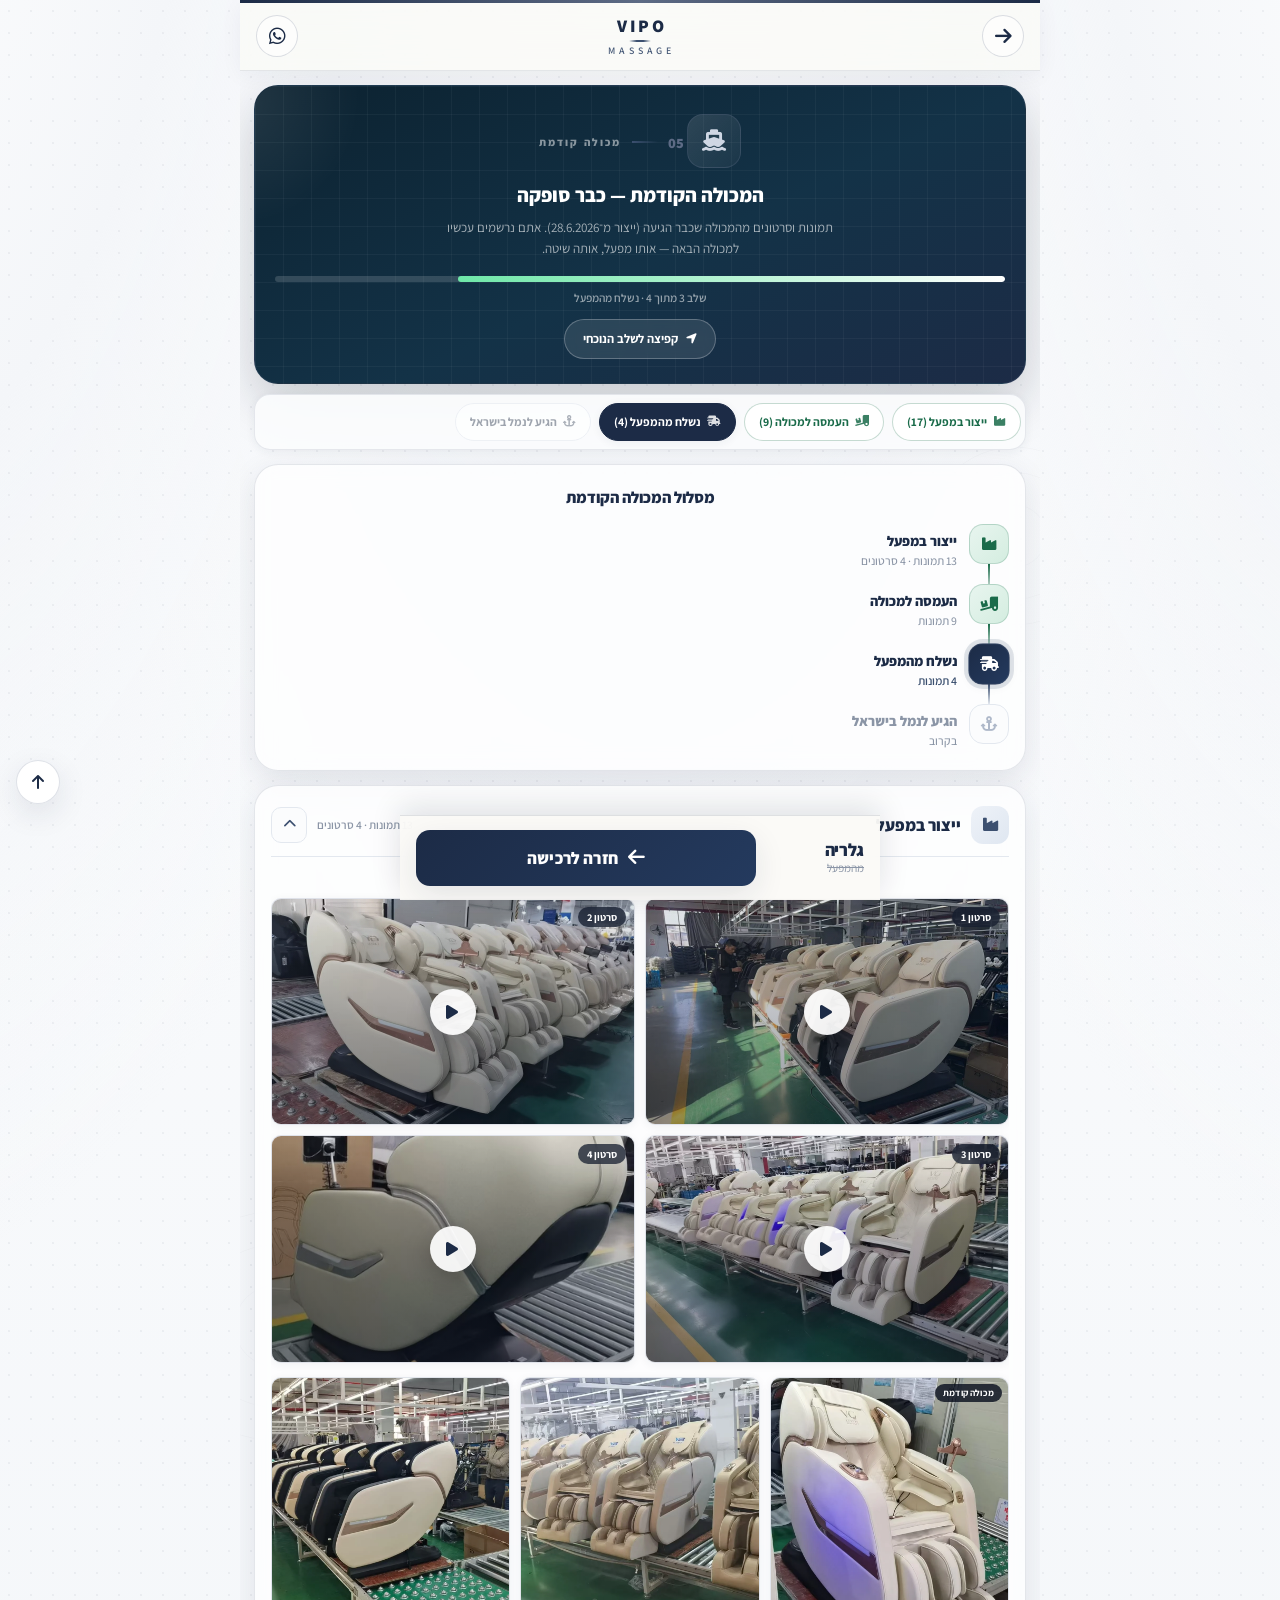
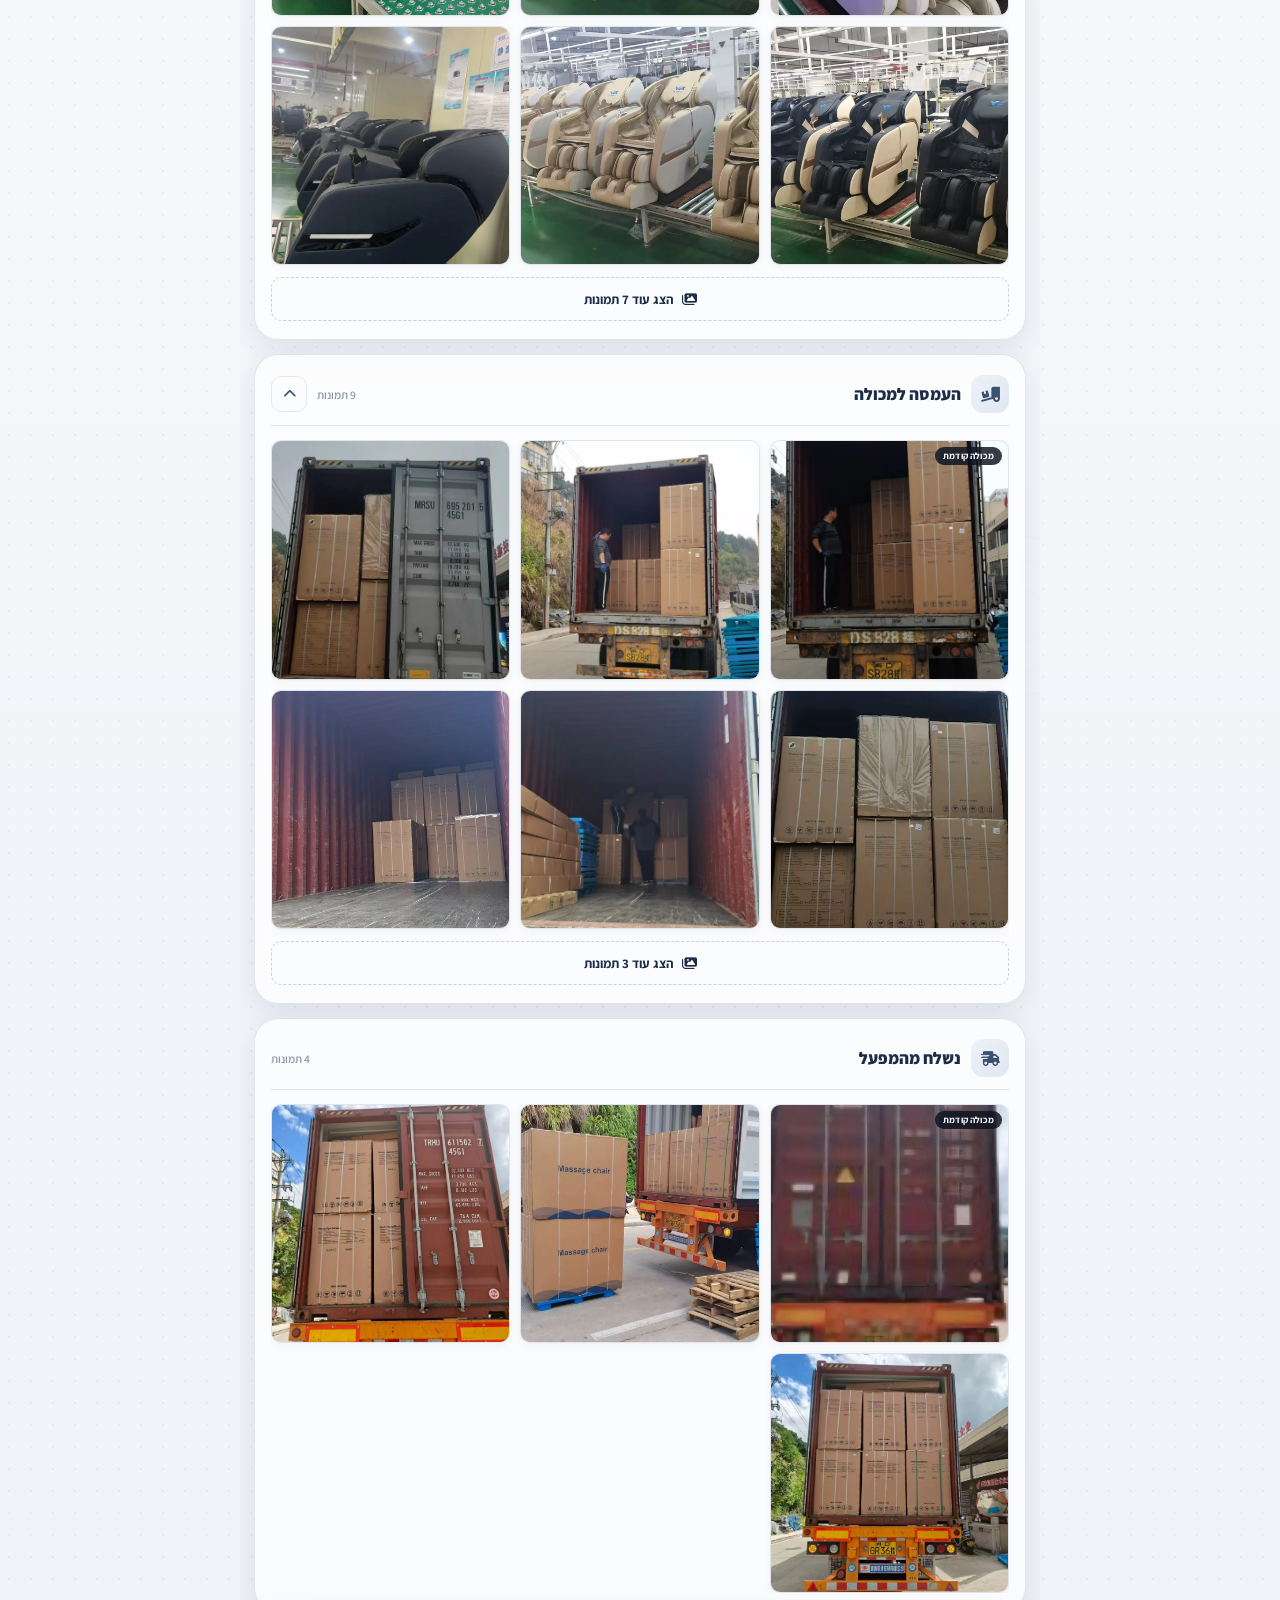
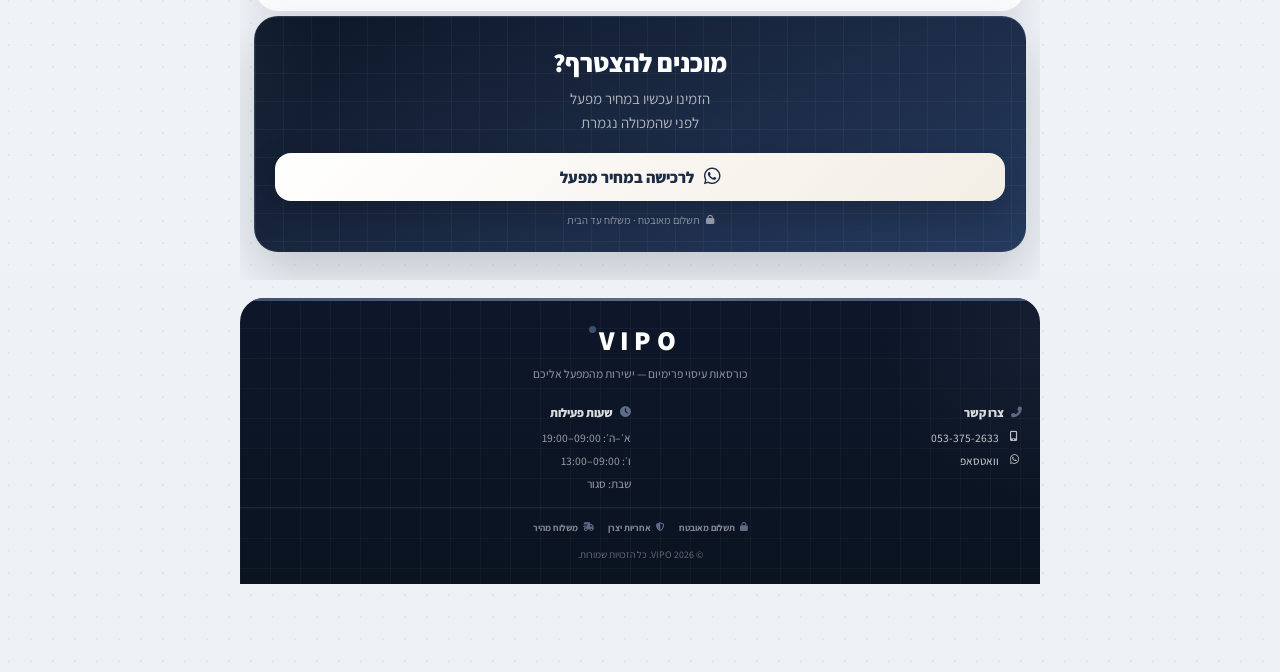
==== commit f97de2a1: "Publish view-only product page" ====
--- a/gallery.html
+++ b/gallery.html
@@ -3,10 +3,10 @@
 <head>
     <meta charset="UTF-8">
     <meta name="viewport" content="width=device-width, initial-scale=1.0, viewport-fit=cover">
-    <title>גלריית המפעל — המכולה בדרך | VIPO</title>
-    <meta name="description" content="תמונות וסרטונים מהמפעל, העמסה למכולה ומסלול המשלוח — שקיפות מלאה מ-VIPO">
-    <meta property="og:title" content="גלריית המפעל — VIPO">
-    <meta property="og:description" content="תמונות וסרטונים מהמפעל, העמסה למכולה ומשלוח ישיר">
+    <title>גלריית המפעל — המכולה הקודמת | VIPO</title>
+    <meta name="description" content="תמונות וסרטונים מהמכולה הקודמת שכבר סופקה — ייצור מ־28.6.2026. הרכישה הנוכחית היא למכולה הבאה.">
+    <meta property="og:title" content="גלריית המפעל — המכולה הקודמת | VIPO">
+    <meta property="og:description" content="תמונות וסרטונים מהמכולה שכבר הגיעה. אתם נרשמים למכולה הבאה.">
     <link rel="stylesheet" href="https://cdnjs.cloudflare.com/ajax/libs/font-awesome/6.5.0/css/all.min.css">
     <link rel="stylesheet" href="assets/css/hero-lab.css">
     <link rel="stylesheet" href="assets/css/hero-lab-site.css">
@@ -29,7 +29,7 @@
             </a>
         </div>
         <div class="vp-side end">
-            <a href="https://wa.me/972587009938" target="_blank" rel="noopener" class="vp-icon-btn" aria-label="וואטסאפ">
+            <a href="https://wa.me/972533752633" target="_blank" rel="noopener" class="vp-icon-btn" aria-label="וואטסאפ">
                 <i class="fab fa-whatsapp"></i>
             </a>
         </div>
@@ -46,10 +46,10 @@
                 <div class="vp-eyebrow vp-dark">
                     <span class="vp-eyebrow-num">05</span>
                     <span class="vp-eyebrow-line"></span>
-                    <span class="vp-eyebrow-txt">שקיפות מלאה</span>
+                    <span class="vp-eyebrow-txt">מכולה קודמת</span>
                 </div>
-                <h1 class="sg-hero-title">גלריית המפעל — המכולה בדרך</h1>
-                <p class="sg-hero-sub">תמונות וסרטונים מהייצור, ההעמסה והמשלוח — בדיוק כמו שאתם רואים כאן</p>
+                <h1 class="sg-hero-title">המכולה הקודמת — כבר סופקה</h1>
+                <p class="sg-hero-sub">תמונות וסרטונים מהמכולה שכבר הגיעה (ייצור מ־28.6.2026). אתם נרשמים עכשיו למכולה הבאה — אותו מפעל, אותה שיטה.</p>
                 <div class="sg-hero-progress" id="sgHeroProgress" aria-live="polite"></div>
                 <button type="button" class="sg-hero-jump" id="sgJumpCurrent" hidden>
                     <i class="fas fa-location-arrow"></i>
@@ -62,9 +62,9 @@
             <div class="sg-stage-nav" id="sgStageNav" role="tablist"></div>
         </nav>
 
-        <section class="sg-track-wrap reveal reveal-delay-1" aria-label="מסלול המכולה">
+        <section class="sg-track-wrap reveal reveal-delay-1" aria-label="מסלול המכולה הקודמת">
             <div class="sec-card sg-track-card">
-                <h2 class="sg-track-heading">מסלול המכולה</h2>
+                <h2 class="sg-track-heading">מסלול המכולה הקודמת</h2>
                 <div class="sg-track-steps" id="sgTrackSteps"></div>
             </div>
         </section>
@@ -106,8 +106,8 @@
                 <div class="vp-ft-col">
                     <h4 class="vp-ft-col-title"><i class="fas fa-phone-alt"></i> צרו קשר</h4>
                     <ul class="vp-ft-list">
-                        <li><a href="tel:+972587009938"><i class="fas fa-mobile-alt"></i> 058-700-9938</a></li>
-                        <li><a href="https://wa.me/972587009938" target="_blank" rel="noopener"><i class="fab fa-whatsapp"></i> וואטסאפ</a></li>
+                        <li><a href="tel:+972533752633"><i class="fas fa-mobile-alt"></i> 053-375-2633</a></li>
+                        <li><a href="https://wa.me/972533752633" target="_blank" rel="noopener"><i class="fab fa-whatsapp"></i> וואטסאפ</a></li>
                     </ul>
                 </div>
                 <div class="vp-ft-col">
--- a/assets/css/hero-lab.css
+++ b/assets/css/hero-lab.css
@@ -34,6 +34,13 @@
     /* type */
     --sans:    'Assistant', -apple-system, BlinkMacSystemFont, 'Segoe UI', sans-serif;
     --display: 'Assistant', -apple-system, BlinkMacSystemFont, 'Segoe UI', sans-serif;
+    --fs-xs: 0.8125rem;
+    --fs-sm: 0.9375rem;
+    --fs-md: 1rem;
+    --fs-lg: 1.125rem;
+    --fs-xl: 1.375rem;
+    --fs-2xl: 1.625rem;
+    --fs-price: 1.875rem;
     --max:  480px;
     /* shadow */
     --sh-sm: 0 2px 10px rgba(28,43,70,.06);
@@ -54,6 +61,8 @@
     max-width: var(--max);
     margin: 0 auto;
     font-size: 16px;
+    -webkit-text-size-adjust: 100%;
+    text-size-adjust: 100%;
 }
 
 /* Continuous warm base — breaks pure white across the whole page */
@@ -106,14 +115,13 @@
 @keyframes vpShimmer{ 0%{ background-position: -200% 0; } 100%{ background-position: 200% 0; } }
 @keyframes vpFloat  { 0%,100%{ transform: translateY(0); } 50%{ transform: translateY(-6px); } }
 
-.reveal { opacity: 0; transform: translateY(30px);
-    transition: opacity .7s cubic-bezier(.22,1,.36,1), transform .7s cubic-bezier(.22,1,.36,1); }
-.reveal.is-visible { opacity: 1; transform: none; }
-.reveal--zoom { transform: scale(.94); }
-.reveal--zoom.is-visible { transform: none; }
-.reveal-delay-1 { transition-delay: .08s; }
-.reveal-delay-2 { transition-delay: .16s; }
-.reveal-delay-3 { transition-delay: .24s; }
+.reveal,
+.reveal.is-visible,
+.reveal--zoom,
+.reveal--zoom.is-visible {
+    opacity: 1;
+    transform: none;
+}
 
 /* ── Decorative concentric-ring graphics ── */
 .vp-orb { position: absolute; border-radius: 50%; pointer-events: none; z-index: 0;
@@ -180,7 +188,10 @@
 .vp-hero { display: flex; flex-direction: column; padding-bottom: 8px; }
 
 .vp-stage {
-    position: relative; width: 100%; aspect-ratio: 4/3; overflow: hidden;
+    position: relative; width: 100%; aspect-ratio: 4 / 3; max-height: 42vh;
+    overflow: hidden; cursor: grab;
+    touch-action: pan-y;
+}
     background:
         radial-gradient(80% 80% at 50% 30%, #fff 0%, var(--cream) 60%, var(--ivory) 100%);
 }
@@ -189,7 +200,7 @@
     box-shadow: inset 0 -40px 50px -30px rgba(28,43,70,.12);
 }
 .vp-stage img {
-    width: 100%; height: 100%; object-fit: cover; display: block;
+    width: 100%; height: 100%; object-fit: contain; display: block;
     transition: opacity .35s ease, transform .35s ease;
     transform-origin: center;
 }
@@ -200,6 +211,7 @@
     display: flex; align-items: center; justify-content: space-between;
     padding: 12px 16px;
     background: linear-gradient(to top, rgba(14,23,41,.42), transparent);
+    cursor: default;
 }
 .vp-dots { display: flex; gap: 6px; align-items: center; }
 .vp-dot {
@@ -207,6 +219,10 @@
     background: rgba(255,255,255,.5); cursor: pointer; transition: width .25s, background .2s;
 }
 .vp-dot.is-on { width: 20px; border-radius: 999px; background: #fff; }
+.vp-swipe-hint {
+    font-size: .62rem; font-weight: 700; color: rgba(255,255,255,.78);
+    letter-spacing: .02em; white-space: nowrap;
+}
 .vp-swatches { display: flex; gap: 8px; align-items: center; }
 .vp-swatch {
     width: 28px; height: 28px; border-radius: 50%;
@@ -221,11 +237,11 @@
 
 .vp-title-row { display: flex; align-items: flex-start; justify-content: space-between; gap: 12px; margin-bottom: 14px; }
 .vp-title {
-    font-family: var(--display); font-size: 1.75rem; font-weight: 900;
-    color: var(--navy); line-height: 1.15; letter-spacing: -0.01em;
+    font-family: var(--display); font-size: var(--fs-2xl); font-weight: 900;
+    color: var(--navy); line-height: 1.2; letter-spacing: -0.01em;
 }
 .vp-title span {
-    display: block; font-family: var(--sans); font-size: .82rem; font-weight: 700;
+    display: block; font-family: var(--sans); font-size: var(--fs-sm); font-weight: 700;
     color: var(--accent); letter-spacing: .12em; text-transform: uppercase; margin-top: 6px;
 }
 .vp-tag {
@@ -236,8 +252,8 @@
 }
 
 .vp-pricing { display: flex; align-items: baseline; gap: 10px; flex-wrap: wrap; margin-bottom: 6px; }
-.vp-price-now { font-family: var(--display); font-size: 2.3rem; font-weight: 900; color: var(--navy); letter-spacing: -0.02em; line-height: 1; }
-.vp-price-was { font-size: .9rem; color: var(--ink-3); text-decoration: line-through; }
+.vp-price-now { font-family: var(--display); font-size: var(--fs-price); font-weight: 900; color: var(--navy); letter-spacing: -0.02em; line-height: 1; }
+.vp-price-was { font-size: var(--fs-sm); color: var(--ink-3); text-decoration: line-through; }
 .vp-badge-save {
     font-size: .68rem; font-weight: 800; color: #fff;
     background: linear-gradient(135deg, var(--navy), var(--navy-2));
@@ -246,6 +262,54 @@
 }
 .vp-price-note { font-size: .78rem; color: var(--ink-2); margin-bottom: 16px; }
 .vp-price-note strong { color: var(--ink); font-weight: 800; }
+.vp-why {
+    margin: 10px 0 2px; padding: 12px 14px;
+    background: rgba(255,255,255,.72);
+    border: 1px solid rgba(93,107,133,.16);
+    border-radius: 12px; text-align: start;
+}
+.vp-why-title {
+    margin: 0 0 4px; font-size: var(--fs-sm); font-weight: 800; color: var(--navy);
+}
+.vp-why p:last-child {
+    margin: 0; font-size: var(--fs-sm); font-weight: 600; color: var(--ink-2); line-height: 1.55;
+}
+.vp-why strong { color: var(--navy); font-weight: 800; }
+.vp-ship {
+    margin: 2px 0 0; font-size: var(--fs-sm); font-weight: 800;
+    color: var(--navy); line-height: 1.4;
+}
+.vp-ship strong { font-weight: 900; }
+.vp-ship-extra {
+    margin: 4px 0 0; font-size: var(--fs-xs); font-weight: 600;
+    color: var(--ink-2); line-height: 1.4;
+}
+.vp-steps {
+    list-style: none; display: flex; gap: 8px; margin: 12px 0 0; padding: 0;
+}
+.vp-steps li {
+    flex: 1; display: flex; flex-direction: column; align-items: center;
+    text-align: center; gap: 3px; padding: 8px 4px;
+    background: rgba(255,255,255,.62);
+    border: 1px solid rgba(93,107,133,.14); border-radius: 12px;
+}
+.vp-steps li span {
+    width: 22px; height: 22px; border-radius: 50%;
+    background: var(--navy); color: #fff;
+    font-size: .72rem; font-weight: 800;
+    display: flex; align-items: center; justify-content: center;
+}
+.vp-steps strong { font-size: .72rem; font-weight: 800; color: var(--navy); line-height: 1.2; }
+.vp-steps small { font-size: .62rem; color: var(--ink-2); font-weight: 600; line-height: 1.25; }
+.vp-hero .vp-cta { margin-top: 14px; }
+.vp-pay {
+    margin: 8px 0 0; text-align: center;
+    font-size: var(--fs-xs); font-weight: 700; color: var(--ink-2);
+}
+.vp-include {
+    margin: 10px 0 4px; text-align: center; font-size: var(--fs-sm); font-weight: 700;
+    color: var(--ink-2); line-height: 1.5;
+}
 
 .vp-trust {
     display: flex; list-style: none; border-radius: var(--r); overflow: hidden;
@@ -253,7 +317,7 @@
     border: 1px solid rgba(93,107,133,.18); box-shadow: var(--sh-sm);
 }
 .vp-trust li {
-    flex: 1; text-align: center; padding: 13px 4px; font-size: .68rem; font-weight: 700;
+    flex: 1; text-align: center; padding: 13px 4px; font-size: var(--fs-xs); font-weight: 700;
     color: var(--ink-2); display: flex; flex-direction: column; align-items: center; gap: 6px;
     transition: background .2s;
 }
@@ -366,6 +430,10 @@
 .s2-progress-bar { height: 7px; border-radius: 999px; background: rgba(28,43,70,.08); overflow: hidden; }
 .s2-progress-fill { height: 100%; border-radius: 999px; background: linear-gradient(90deg, var(--accent), var(--accent-2)); animation: s2fill 1.1s cubic-bezier(.22,1,.36,1); }
 @keyframes s2fill { from { width: 0 !important; } }
+.s2-stock-note {
+    margin: 10px 0 0; text-align: center;
+    font-size: var(--fs-xs); font-weight: 700; color: var(--ink-2);
+}
 
 .s2-vid-label { font-size: .82rem; font-weight: 800; color: var(--navy); margin: 0 0 8px; display: flex; align-items: center; gap: 7px; }
 .s2-vid-label i { font-size: .9rem; color: var(--accent); }
@@ -399,8 +467,8 @@
 }
 .sec-card:hover { box-shadow: var(--sh-lg); transform: translateY(-3px); }
 .sec-card-title {
-    font-family: var(--display); font-size: 1.4rem; font-weight: 800;
-    color: var(--navy); line-height: 1.28; margin-bottom: 22px;
+    font-family: var(--display); font-size: var(--fs-xl); font-weight: 800;
+    color: var(--navy); line-height: 1.3; margin-bottom: 22px;
 }
 .sec-card-title::after {
     content: ''; display: block; width: 44px; height: 3px;
@@ -412,6 +480,9 @@
    Section 3 — Benefits + Specs
 ══════════════════════════════════════════════ */
 .s3 { padding: 30px 16px; }
+.s3-lead {
+    font-size: var(--fs-md); color: var(--ink-2); line-height: 1.65; margin: 0 0 18px; text-align: start;
+}
 .s3-grid { display: grid; grid-template-columns: 1fr 1fr; gap: 12px; margin-bottom: 20px; }
 .s3-ben {
     display: flex; flex-direction: column; align-items: center; text-align: center;
@@ -429,15 +500,26 @@
 .s3-ben--relax   .s3-ben-icon { background: linear-gradient(135deg,#eef2f8,#dfe7f1); color: var(--accent); }
 .s3-ben--shield  .s3-ben-icon { background: linear-gradient(135deg,#eef2f8,#dfe7f1); color: var(--navy); }
 .s3-ben--factory .s3-ben-icon { background: linear-gradient(135deg,#eef2f8,#dfe7f1); color: var(--accent); }
-.s3-ben strong { display: block; font-size: .86rem; font-weight: 800; color: var(--navy); margin-bottom: 6px; }
-.s3-ben p { font-size: .72rem; color: var(--ink-2); line-height: 1.55; margin: 0; }
+.s3-ben strong { display: block; font-size: var(--fs-md); font-weight: 800; color: var(--navy); margin-bottom: 6px; }
+.s3-ben p { font-size: var(--fs-sm); color: var(--ink-2); line-height: 1.55; margin: 0; }
 
 .s3-specs-card {
     background: linear-gradient(160deg, rgba(255,255,255,.9), rgba(247,243,236,.9));
     border-radius: var(--r); padding: 22px 20px; margin-top: 4px; text-align: start;
     border: 1px solid rgba(93,107,133,.14); box-shadow: var(--sh-sm);
 }
-.s3-specs-title { font-size: .92rem; font-weight: 800; color: var(--navy); display: flex; align-items: center; gap: 10px; margin-bottom: 14px; }
+.s3-specs-title {
+    font-size: var(--fs-lg); font-weight: 800; color: var(--navy);
+    display: flex; align-items: center; gap: 10px; margin-bottom: 0;
+    cursor: pointer; list-style: none;
+}
+.s3-specs-title::-webkit-details-marker { display: none; }
+.s3-specs-title::after {
+    content: '\f078'; font-family: 'Font Awesome 6 Free'; font-weight: 900;
+    font-size: .7rem; color: var(--accent); margin-inline-start: auto; transition: transform .25s;
+}
+.s3-specs-card[open] .s3-specs-title { margin-bottom: 14px; }
+.s3-specs-card[open] .s3-specs-title::after { transform: rotate(180deg); }
 .s3-specs-title i {
     width: 30px; height: 30px; border-radius: 9px;
     background: linear-gradient(135deg, var(--navy), var(--navy-2));
@@ -446,7 +528,7 @@
 .s3-specs { width: 100%; border-collapse: collapse; }
 .s3-specs tr { border-bottom: 1px solid rgba(93,107,133,.14); }
 .s3-specs tr:last-child { border-bottom: none; }
-.s3-specs td { padding: 11px 6px; font-size: .78rem; vertical-align: top; }
+.s3-specs td { padding: 11px 6px; font-size: var(--fs-sm); vertical-align: top; }
 .s3-specs td:first-child { font-weight: 800; color: var(--navy); white-space: nowrap; padding-inline-end: 12px; width: 36%; }
 .s3-specs td:last-child { color: var(--ink-2); font-weight: 500; }
 
@@ -479,21 +561,21 @@
     border-bottom: 1px solid rgba(93,107,133,.1);
 }
 .s3-tech-media img {
-    display: block; width: 100%; height: auto; aspect-ratio: 16 / 9;
-    object-fit: cover; object-position: center;
-}
-.s3-tech-card:not(.s3-tech-card--wide) .s3-tech-media img { aspect-ratio: 4 / 3; }
+    display: block; width: 100%; height: auto; aspect-ratio: 1 / 1;
+    object-fit: contain; object-position: center;
+}
+.s3-tech-card:not(.s3-tech-card--wide) .s3-tech-media img { aspect-ratio: 1 / 1; }
 .s3-tech-body { padding: 14px 14px 16px; text-align: start; }
 .s3-tech-body h4 {
-    font-size: .84rem; font-weight: 800; color: var(--navy); margin: 0 0 6px;
+    font-size: var(--fs-md); font-weight: 800; color: var(--navy); margin: 0 0 6px;
 }
 .s3-tech-body p {
-    font-size: .72rem; color: var(--ink-2); line-height: 1.55; margin: 0;
+    font-size: var(--fs-sm); color: var(--ink-2); line-height: 1.55; margin: 0;
 }
 @media (min-width: 640px) {
     .s3-tech-grid { grid-template-columns: repeat(2, minmax(0, 1fr)); }
     .s3-tech-card--wide { grid-column: 1 / -1; }
-    .s3-tech-card--wide .s3-tech-media img { aspect-ratio: 21 / 9; max-height: 280px; }
+    .s3-tech-card--wide .s3-tech-media img { aspect-ratio: 1 / 1; max-height: none; }
 }
 .s3-tech-card--portrait .s3-tech-media img {
     aspect-ratio: auto; max-height: 360px; object-fit: contain; object-position: center;
@@ -502,6 +584,16 @@
 @media (min-width: 640px) {
     .s3-tech-card--portrait .s3-tech-media img { max-height: 420px; }
 }
+.s3-tech-more { margin-top: 12px; }
+.s3-tech-more summary {
+    cursor: pointer; list-style: none;
+    font-size: var(--fs-sm); font-weight: 800; color: var(--navy);
+    padding: 12px 14px; border-radius: 12px;
+    background: rgba(255,255,255,.72);
+    border: 1px solid rgba(93,107,133,.16);
+}
+.s3-tech-more summary::-webkit-details-marker { display: none; }
+.s3-tech-more[open] summary { margin-bottom: 10px; }
 
 .s3-feats {
     margin-top: 18px; padding: 18px 14px;
@@ -582,7 +674,7 @@
 .s3-dims-table { width: 100%; border-collapse: collapse; }
 .s3-dims-table tr { border-bottom: 1px solid rgba(93,107,133,.14); }
 .s3-dims-table tr:last-child { border-bottom: none; }
-.s3-dims-table td { padding: 10px 6px; font-size: .76rem; vertical-align: top; }
+.s3-dims-table td { padding: 10px 6px; font-size: var(--fs-sm); vertical-align: top; }
 .s3-dims-table td:first-child { font-weight: 800; color: var(--navy); white-space: nowrap; padding-inline-end: 10px; width: 42%; }
 .s3-dims-table td:last-child { color: var(--ink-2); font-weight: 600; }
 @media (min-width: 640px) {
@@ -611,7 +703,7 @@
 .s4 .vp-eyebrow-txt { color: rgba(255,255,255,.5); }
 .s4 .vp-eyebrow-num { color: var(--accent-2); }
 .s4-head { text-align: center; }
-.s4-title { font-family: var(--display); font-size: 1.12rem; font-weight: 800; color: #fff; margin-bottom: 8px; }
+.s4-title { font-family: var(--display); font-size: var(--fs-xl); font-weight: 800; color: #fff; margin-bottom: 8px; }
 
 .s4-rating-row { display: flex; align-items: center; justify-content: center; gap: 6px; margin-bottom: 14px; flex-wrap: wrap; }
 .s4-stars { display: flex; gap: 2px; color: #cfd7e4; font-size: .82rem; }
@@ -635,12 +727,12 @@
     box-shadow: 0 0 0 2px rgba(255,255,255,.12);
 }
 .s4-meta { flex: 1; min-width: 0; }
-.s4-meta strong { display: block; font-size: .72rem; font-weight: 800; color: #fff; white-space: nowrap; overflow: hidden; text-overflow: ellipsis; }
+.s4-meta strong { display: block; font-size: var(--fs-sm); font-weight: 800; color: #fff; white-space: nowrap; overflow: hidden; text-overflow: ellipsis; }
 .s4-mini-stars { display: flex; gap: 1px; color: #cfd7e4; font-size: .52rem; margin-top: 1px; }
 .s4-badge { font-size: .52rem; font-weight: 700; color: #aeb8c9; display: flex; align-items: center; gap: 3px; flex-shrink: 0; }
 .s4-badge i { font-size: .55rem; }
 .s4-body {
-    font-size: .72rem; color: rgba(255,255,255,.78); line-height: 1.45; margin: 0;
+    font-size: var(--fs-sm); color: rgba(255,255,255,.78); line-height: 1.45; margin: 0;
     position: relative; padding-inline-start: 0;
     display: -webkit-box; -webkit-line-clamp: 3; -webkit-box-orient: vertical; overflow: hidden;
 }
@@ -669,7 +761,7 @@
 .s5-item[open] { background: #fff; border-inline-start: 3px solid var(--accent); box-shadow: var(--sh-md); }
 .s5-item summary {
     display: flex; align-items: center; justify-content: space-between; gap: 12px;
-    padding: 16px 16px; font-size: .86rem; font-weight: 800; color: var(--navy);
+    padding: 16px 16px; font-size: var(--fs-md); font-weight: 800; color: var(--navy);
     cursor: pointer; list-style: none;
 }
 .s5-item summary::-webkit-details-marker { display: none; }
@@ -678,7 +770,7 @@
     font-size: .66rem; color: var(--accent); transition: transform .25s; flex-shrink: 0;
 }
 .s5-item[open] summary::after { transform: rotate(180deg); }
-.s5-item p { padding: 0 16px 16px; font-size: .8rem; color: var(--ink-2); line-height: 1.65; margin: 0; }
+.s5-item p { padding: 0 16px 16px; font-size: var(--fs-sm); color: var(--ink-2); line-height: 1.65; margin: 0; }
 /* ══════════════════════════════════════════════
    Section 6 — Container on its way (DARK feature)
 ══════════════════════════════════════════════ */
@@ -710,8 +802,31 @@
     font-size: 1.5rem; color: #cfd7e4; margin-bottom: 16px;
     animation: vpFloat 4s ease-in-out infinite;
 }
-.s8-title { font-family: var(--display); font-size: 1.35rem; font-weight: 800; color: #fff; margin-bottom: 8px; }
-.s8-sub { font-size: .82rem; color: rgba(255,255,255,.6); margin-bottom: 20px; line-height: 1.6; }
+.s8-title { font-family: var(--display); font-size: var(--fs-xl); font-weight: 800; color: #fff; margin-bottom: 8px; }
+.s8-sub { font-size: var(--fs-sm); color: rgba(255,255,255,.6); margin-bottom: 20px; line-height: 1.6; }
+.s8-thumbs {
+    position: relative;
+    display: grid; grid-template-columns: repeat(3, 1fr); gap: 8px;
+    margin: 0 0 16px;
+}
+.s8-thumbs-tag {
+    position: absolute;
+    top: 6px;
+    inset-inline-start: 6px;
+    z-index: 3;
+    padding: 3px 8px;
+    border-radius: 999px;
+    background: rgba(12, 18, 32, .82);
+    color: #fff;
+    font-size: .62rem;
+    font-weight: 700;
+    letter-spacing: .02em;
+    pointer-events: none;
+}
+.s8-thumbs img {
+    width: 100%; height: 72px; object-fit: cover; border-radius: 10px;
+    border: 1px solid rgba(255,255,255,.12);
+}
 .s8-btn {
     display: inline-flex; align-items: center; justify-content: center; gap: 10px;
     min-height: 50px; padding: 0 30px; border-radius: var(--r);
@@ -736,9 +851,9 @@
     transition: transform .25s, box-shadow .25s;
 }
 .s6-thumb:hover { transform: translateY(-3px) scale(1.01); box-shadow: var(--sh-md); }
-.s6-thumb--lg { grid-column: 1 / -1; aspect-ratio: 16/10; }
+.s6-thumb--lg { grid-column: 1 / -1; aspect-ratio: 1 / 1; }
 .s6-thumb:not(.s6-thumb--lg) { aspect-ratio: 1/1; }
-.s6-thumb img { width: 100%; height: 100%; object-fit: cover; display: block; transition: transform .4s; }
+.s6-thumb img { width: 100%; height: 100%; object-fit: contain; display: block; transition: transform .4s; background: #fff; }
 .s6-thumb:hover img { transform: scale(1.06); }
 .s6-label {
     position: absolute; bottom: 10px; right: 10px;
@@ -779,10 +894,10 @@
 .s7-inner:hover { transform: translateY(-3px); box-shadow: 0 26px 60px rgba(14,23,41,.4); }
 .s7-inner::before { content: ''; position: absolute; top: -50%; left: -30%; width: 300px; height: 300px; background: radial-gradient(circle, rgba(93,107,133,.18), transparent 70%); pointer-events: none; }
 .s7-inner > * { position: relative; z-index: 2; }
-.s7-title { font-family: var(--display); font-size: 1.6rem; font-weight: 900; margin-bottom: 8px; }
-.s7-sub { font-size: .84rem; opacity: .65; line-height: 1.6; margin-bottom: 18px; }
+.s7-title { font-family: var(--display); font-size: var(--fs-2xl); font-weight: 900; margin-bottom: 8px; }
+.s7-sub { font-size: var(--fs-sm); opacity: .65; line-height: 1.6; margin-bottom: 18px; }
 .s7-price-row { display: flex; align-items: baseline; justify-content: center; gap: 10px; margin-bottom: 18px; }
-.s7-now { font-family: var(--display); font-size: 2.4rem; font-weight: 900; letter-spacing: -0.02em; }
+.s7-now { font-family: var(--display); font-size: var(--fs-price); font-weight: 900; letter-spacing: -0.02em; }
 .s7-was { font-size: .95rem; text-decoration: line-through; opacity: .45; }
 .s7-cta {
     display: inline-flex; align-items: center; justify-content: center; gap: 10px;
--- a/assets/css/hero-lab-site.css
+++ b/assets/css/hero-lab-site.css
@@ -69,9 +69,9 @@
     text-transform: uppercase;
 }
 
-/* ── Compact layout: smaller content, header stays full size ── */
+/* ── Base size stays 16px so rem sizes match across the page ── */
 html {
-    font-size: 14px;
+    font-size: 16px;
     -webkit-text-size-adjust: 100%;
     text-size-adjust: 100%;
 }
@@ -98,11 +98,11 @@
 }
 
 .vp-header .vp-logo-word {
-    font-size: 16px;
+    font-size: 1rem;
 }
 
 .vp-header .vp-logo-tag {
-    font-size: 8.5px;
+    font-size: 0.6875rem;
 }
 
 .vp-header .vp-logo-rule {
@@ -112,7 +112,8 @@
 }
 
 main .vp-stage {
-    aspect-ratio: 16 / 11;
+    aspect-ratio: 4 / 3;
+    max-height: 42vh;
 }
 
 /* Smooth crossfade — no scale flicker */
@@ -128,7 +129,7 @@
     inset: 0;
     width: 100%;
     height: 100%;
-    object-fit: cover;
+    object-fit: contain;
     opacity: 0;
     transform: none !important;
     transition: opacity 0.65s ease-in-out;
@@ -151,26 +152,12 @@
     padding: 14px 16px 10px;
 }
 
-main .vp-title {
-    font-size: 1.5rem;
-}
-
 main .vp-title span {
-    font-size: 0.74rem;
     margin-top: 4px;
-}
-
-main .vp-price-now {
-    font-size: 2rem;
 }
 
 main .vp-trust li {
     padding: 10px 4px;
-    font-size: 0.64rem;
-}
-
-main .vp-trust i {
-    font-size: 1rem;
 }
 
 main .s2-bg {
@@ -190,7 +177,7 @@
 }
 
 main .s2-t span {
-    font-size: 1.2rem;
+    font-size: var(--fs-xl);
 }
 
 main .s2-t {
@@ -199,7 +186,7 @@
 }
 
 main .s2-stat-num {
-    font-size: 1.3rem;
+    font-size: var(--fs-xl);
 }
 
 main .s3,
@@ -214,7 +201,6 @@
 }
 
 main .s4-title {
-    font-size: 1.05rem;
     margin-bottom: 6px;
 }
 
@@ -223,7 +209,7 @@
 }
 
 main .s4-avg {
-    font-size: 1.05rem;
+    font-size: var(--fs-lg);
 }
 
 main .s4-badge span.s4-badge-txt {
@@ -243,7 +229,6 @@
 }
 
 main .sec-card-title {
-    font-size: 1.2rem;
     margin-bottom: 14px;
 }
 
@@ -290,7 +275,7 @@
 }
 
 main .s3-feats-title {
-    font-size: .86rem;
+    font-size: var(--fs-lg);
     margin-bottom: 12px;
 }
 
@@ -299,11 +284,11 @@
 }
 
 main .s3-feats-group-title {
-    font-size: .62rem;
+    font-size: var(--fs-sm);
 }
 
 main .s3-feats-list li {
-    font-size: .62rem;
+    font-size: var(--fs-sm);
     padding: 5px 0;
 }
 
@@ -329,13 +314,13 @@
 }
 
 main .s8-title {
-    font-size: 1.15rem;
+    font-size: var(--fs-xl);
 }
 
 main .s8-btn {
     min-height: 44px;
     padding: 0 22px;
-    font-size: 0.82rem;
+    font-size: var(--fs-sm);
 }
 
 main .s7 {
@@ -346,17 +331,9 @@
     padding: 28px 18px 22px;
 }
 
-main .s7-title {
-    font-size: 1.3rem;
-}
-
-main .s7-now {
-    font-size: 2rem;
-}
-
 main .s7-cta {
     min-height: 48px;
-    font-size: 0.92rem;
+    font-size: var(--fs-md);
 }
 
 main .vp-eyebrow {
@@ -395,8 +372,152 @@
     font-size: 0.78rem;
 }
 
-.s2-video-wrap video {
-    max-height: 190px;
+.s2-film {
+    margin-top: 10px;
+    border-radius: 16px;
+    overflow: hidden;
+    position: relative;
+    width: 100%;
+    background: #0e1729;
+    box-shadow: 0 12px 32px rgba(28, 43, 70, 0.12);
+}
+
+.s2-film-stage {
+    position: relative;
+    width: 100%;
+    height: 210px;
+    background: #0e1729;
+}
+
+.s2-film-img {
+    position: absolute;
+    inset: 0;
+    width: 100%;
+    height: 100%;
+    object-fit: contain;
+    opacity: 0;
+    transition: opacity 0.4s ease;
+}
+
+.s2-film-img.is-on {
+    opacity: 1;
+}
+
+.s2-film-cap {
+    padding: 10px 14px 12px;
+    background: #0e1729;
+    color: #f4f6f9;
+    text-align: center;
+}
+
+.s2-film-cap span,
+.s2-film-cap strong {
+    display: block;
+}
+
+.s2-film-cap #filmKicker {
+    font-size: 0.72rem;
+    font-weight: 700;
+    color: #aeb8c9;
+    margin-bottom: 2px;
+}
+
+.s2-film-cap #filmTitle {
+    font-size: 1.05rem;
+    font-weight: 800;
+    line-height: 1.25;
+}
+
+.s2-film-cap #filmSub {
+    margin-top: 3px;
+    font-size: 0.8rem;
+    color: #d5dbe4;
+}
+
+.s2-film-play {
+    position: absolute;
+    top: 0;
+    left: 0;
+    right: 0;
+    height: 210px;
+    border: none;
+    background: rgba(14, 23, 41, 0.42);
+    color: #fff;
+    cursor: pointer;
+    display: flex;
+    flex-direction: column;
+    align-items: center;
+    justify-content: center;
+    gap: 8px;
+    font-size: 0.88rem;
+    font-weight: 800;
+    z-index: 2;
+}
+
+.s2-film-play i {
+    width: 52px;
+    height: 52px;
+    border-radius: 50%;
+    background: #fff;
+    color: #1c2b46;
+    display: flex;
+    align-items: center;
+    justify-content: center;
+}
+
+.s2-film-play[hidden] {
+    display: none;
+}
+
+.s2-film-ctrl {
+    position: absolute;
+    top: 166px;
+    left: 12px;
+    right: 12px;
+    display: flex;
+    align-items: center;
+    gap: 10px;
+    z-index: 3;
+}
+
+.s2-film-ctrl[hidden] {
+    display: none;
+}
+
+.s2-film-pause {
+    width: 32px;
+    height: 32px;
+    border: none;
+    border-radius: 50%;
+    background: rgba(255, 255, 255, 0.92);
+    color: #1c2b46;
+    cursor: pointer;
+}
+
+.s2-film-track {
+    flex: 1;
+    height: 4px;
+    border-radius: 99px;
+    background: rgba(255, 255, 255, 0.25);
+    overflow: hidden;
+}
+
+.s2-film-track i {
+    display: block;
+    height: 100%;
+    width: 0;
+    background: #fff;
+    transition: width 0.35s linear;
+}
+
+@media (min-width: 768px) {
+    .s2-film-stage,
+    .s2-film-play {
+        height: 280px;
+    }
+    .s2-film-ctrl {
+        top: 236px;
+    }
 }
 
 .vp-footer .vp-ft-top {
@@ -458,38 +579,113 @@
     font-size: 1.25rem;
 }
 
-@media (max-width: 360px) {
-    .s2-t span { font-size: 1.05rem; }
-    .s2-t-sep { font-size: 1rem; }
+@media (min-width: 768px) {
+    html, body { max-width: 720px; }
+}
+
+@media (min-width: 1100px) {
+    html, body { max-width: 800px; }
+}
+
+main .s2-vid-thumb {
+    width: 100%;
+    height: 112px;
+    max-height: 112px;
+    aspect-ratio: auto;
+    padding: 0;
+    border: none;
+    cursor: pointer;
+    background: #0e1729;
+}
+
+main .s2-vid-overlay {
+    pointer-events: none;
+}
+
+.s2-vid-modal {
+    position: fixed;
+    inset: 0;
+    z-index: 520;
+    background: rgba(8, 13, 22, 0.78);
+    display: none;
+    align-items: center;
+    justify-content: center;
+    padding: 18px;
+}
+
+.s2-vid-modal.is-open {
+    display: flex !important;
+}
+
+.s2-vid-modal video {
+    width: min(920px, 100%);
+    max-height: 50vh;
+    background: #0e1729;
+    border-radius: 14px;
 }
 
 .s2-video-wrap {
-    margin-top: 14px;
+    margin-top: 10px;
     border-radius: 16px;
     overflow: hidden;
     position: relative;
     background: var(--navy);
     box-shadow: 0 12px 32px rgba(28, 43, 70, 0.12);
+    max-height: 180px;
 }
 
 .s2-video-wrap video {
     width: 100%;
+    height: 180px;
+    max-height: 28vh;
     display: block;
-    aspect-ratio: 16 / 9;
     object-fit: cover;
+}
+
+.s2-video-play {
+    position: absolute;
+    inset: 0;
+    border: none;
+    background: rgba(28, 43, 70, 0.38);
+    color: #fff;
+    cursor: pointer;
+    display: flex;
+    flex-direction: column;
+    align-items: center;
+    justify-content: center;
+    gap: 8px;
+    font-size: 0.82rem;
+    font-weight: 800;
+}
+
+.s2-video-play i {
+    width: 48px;
+    height: 48px;
+    border-radius: 50%;
+    background: rgba(255, 255, 255, 0.94);
+    color: var(--navy);
+    display: flex;
+    align-items: center;
+    justify-content: center;
+    font-size: 1rem;
+}
+
+.s2-video-wrap.is-playing .s2-video-play,
+.s2-video-wrap.is-full .s2-video-play {
+    display: none;
 }
 
 .s2-video-switch {
     position: absolute;
     left: 50%;
-    bottom: 12px;
+    bottom: 10px;
     transform: translateX(-50%);
     border: none;
     border-radius: 999px;
-    padding: 8px 14px;
+    padding: 7px 12px;
     background: rgba(255, 255, 255, 0.92);
     color: var(--navy);
-    font-size: 0.78rem;
+    font-size: 0.74rem;
     font-weight: 700;
     cursor: pointer;
     display: inline-flex;
@@ -498,8 +694,17 @@
     box-shadow: 0 4px 16px rgba(0, 0, 0, 0.15);
 }
 
+.s2-video-wrap.is-idle .s2-video-switch,
 .s2-video-wrap.is-full .s2-video-switch {
     display: none;
+}
+
+@media (min-width: 768px) {
+    .s2-video-wrap,
+    .s2-video-wrap video {
+        max-height: 220px;
+        height: 220px;
+    }
 }
 
 /* Buyers list */
@@ -613,6 +818,7 @@
 
 .lp-buyer-color.is-cream { background: #f5f0e8; color: #6b5c45; }
 .lp-buyer-color.is-gray { background: #ececec; color: #4a4a4d; }
+.lp-buyer-color.is-navy { background: #e8eef6; color: #1e3a5f; }
 .lp-buyer-color.is-black { background: #e8e8ea; color: #1c1c1e; }
 .lp-buyer-color.is-brown { background: #f5ebe0; color: #7c4a1e; }
 .lp-buyer-color.is-beige { background: #f3efe6; color: #6b5c45; }
--- a/assets/css/shipment-gallery.css
+++ b/assets/css/shipment-gallery.css
@@ -81,7 +81,7 @@
     color: rgba(255,255,255,.62);
     margin: 0 0 16px;
     line-height: 1.65;
-    max-width: 28em;
+    max-width: 32em;
     margin-inline: auto;
 }
 
@@ -632,6 +632,22 @@
     transition: transform 0.25s, box-shadow 0.25s;
     position: relative;
     font-family: inherit;
+}
+
+.sg-thumb--tagged::before {
+    content: 'מכולה קודמת';
+    position: absolute;
+    top: 6px;
+    inset-inline-start: 6px;
+    z-index: 2;
+    padding: 3px 8px;
+    border-radius: 999px;
+    background: rgba(12, 18, 32, .82);
+    color: #fff;
+    font-size: .58rem;
+    font-weight: 700;
+    letter-spacing: .02em;
+    pointer-events: none;
 }
 
 .sg-thumb::after {
